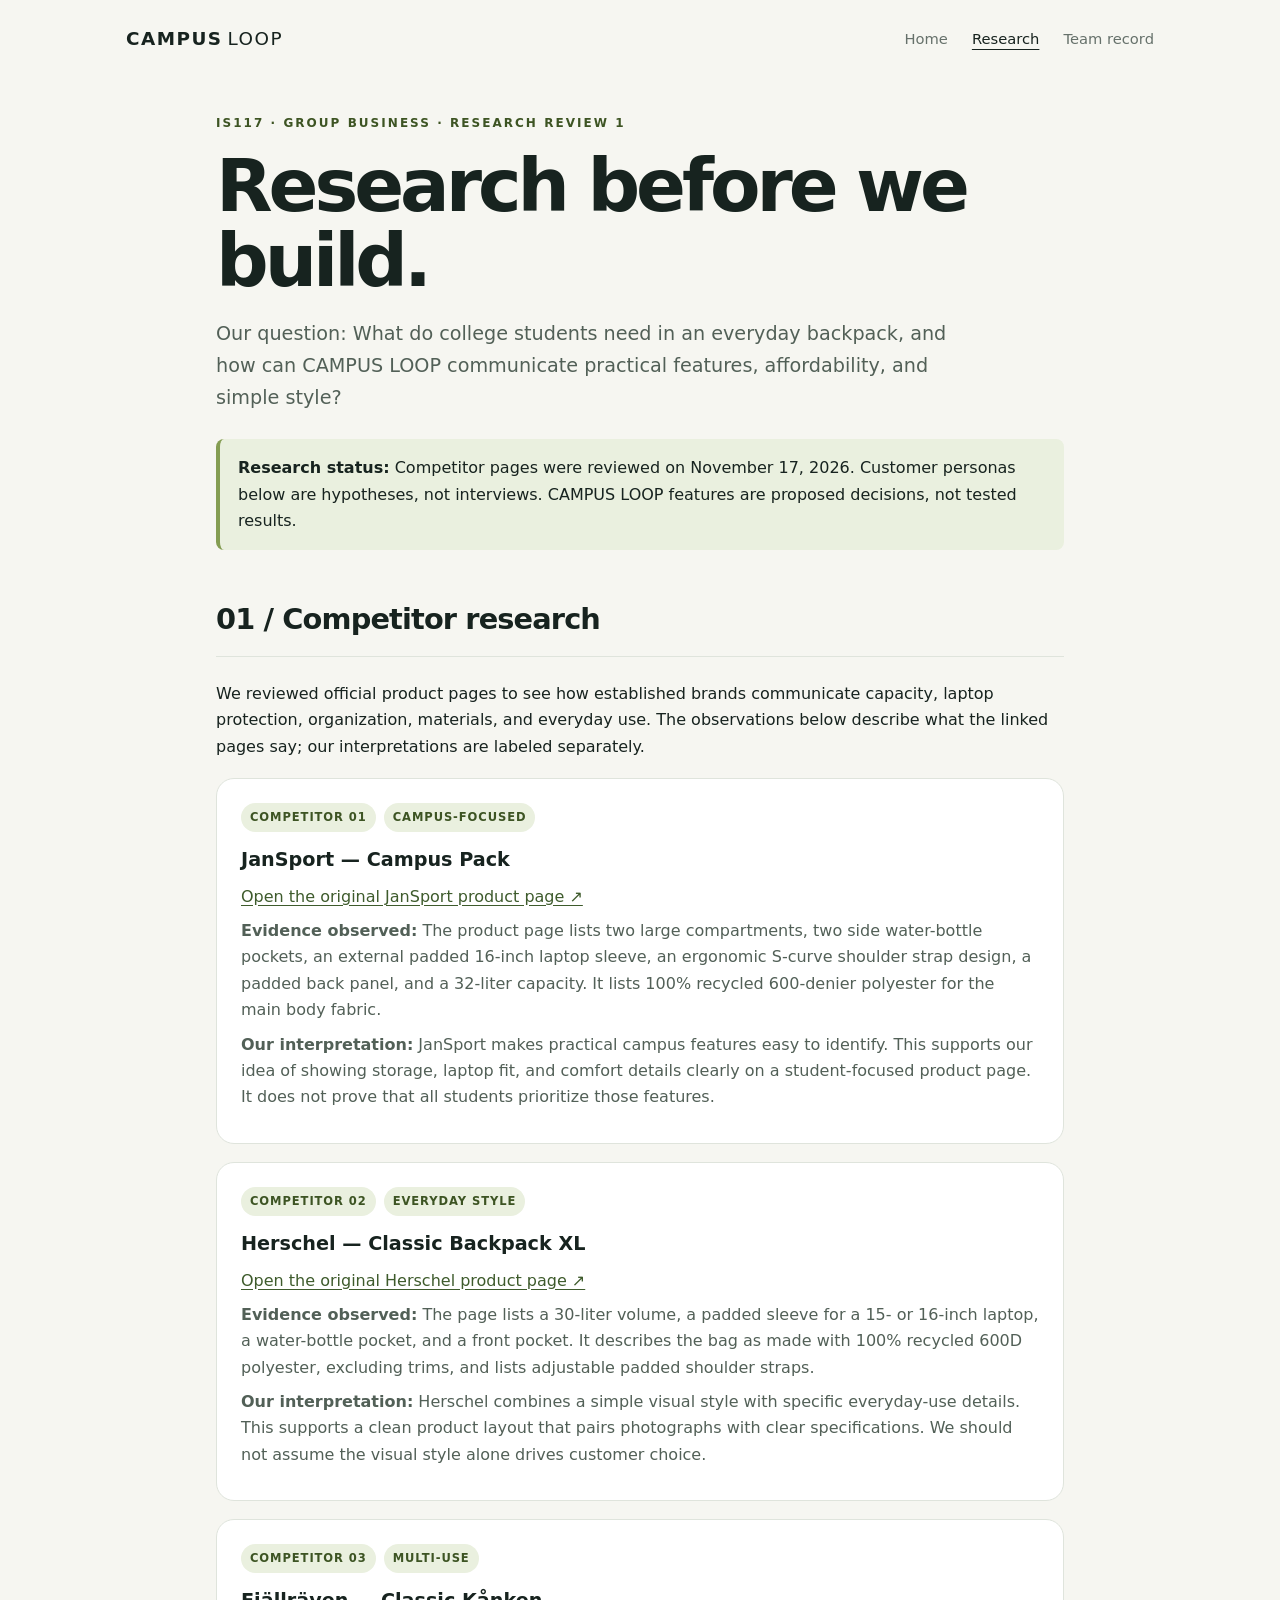
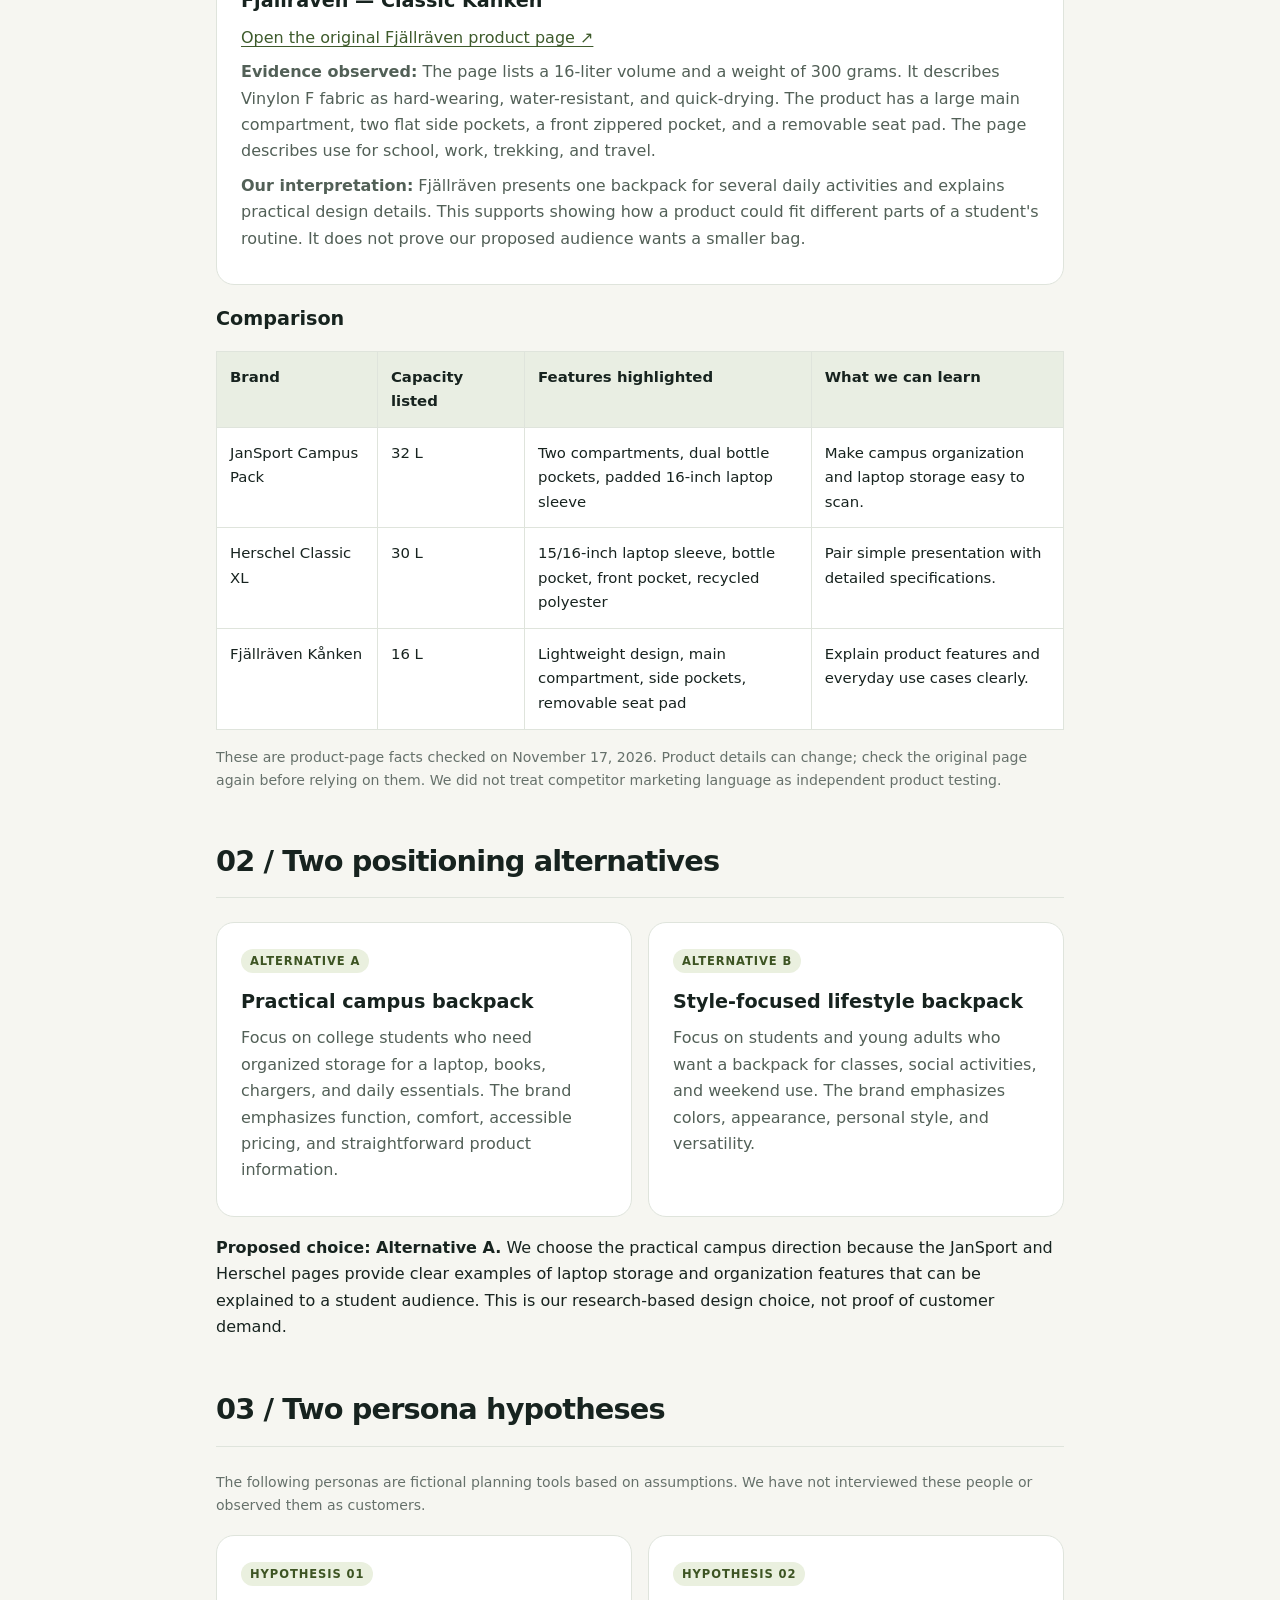
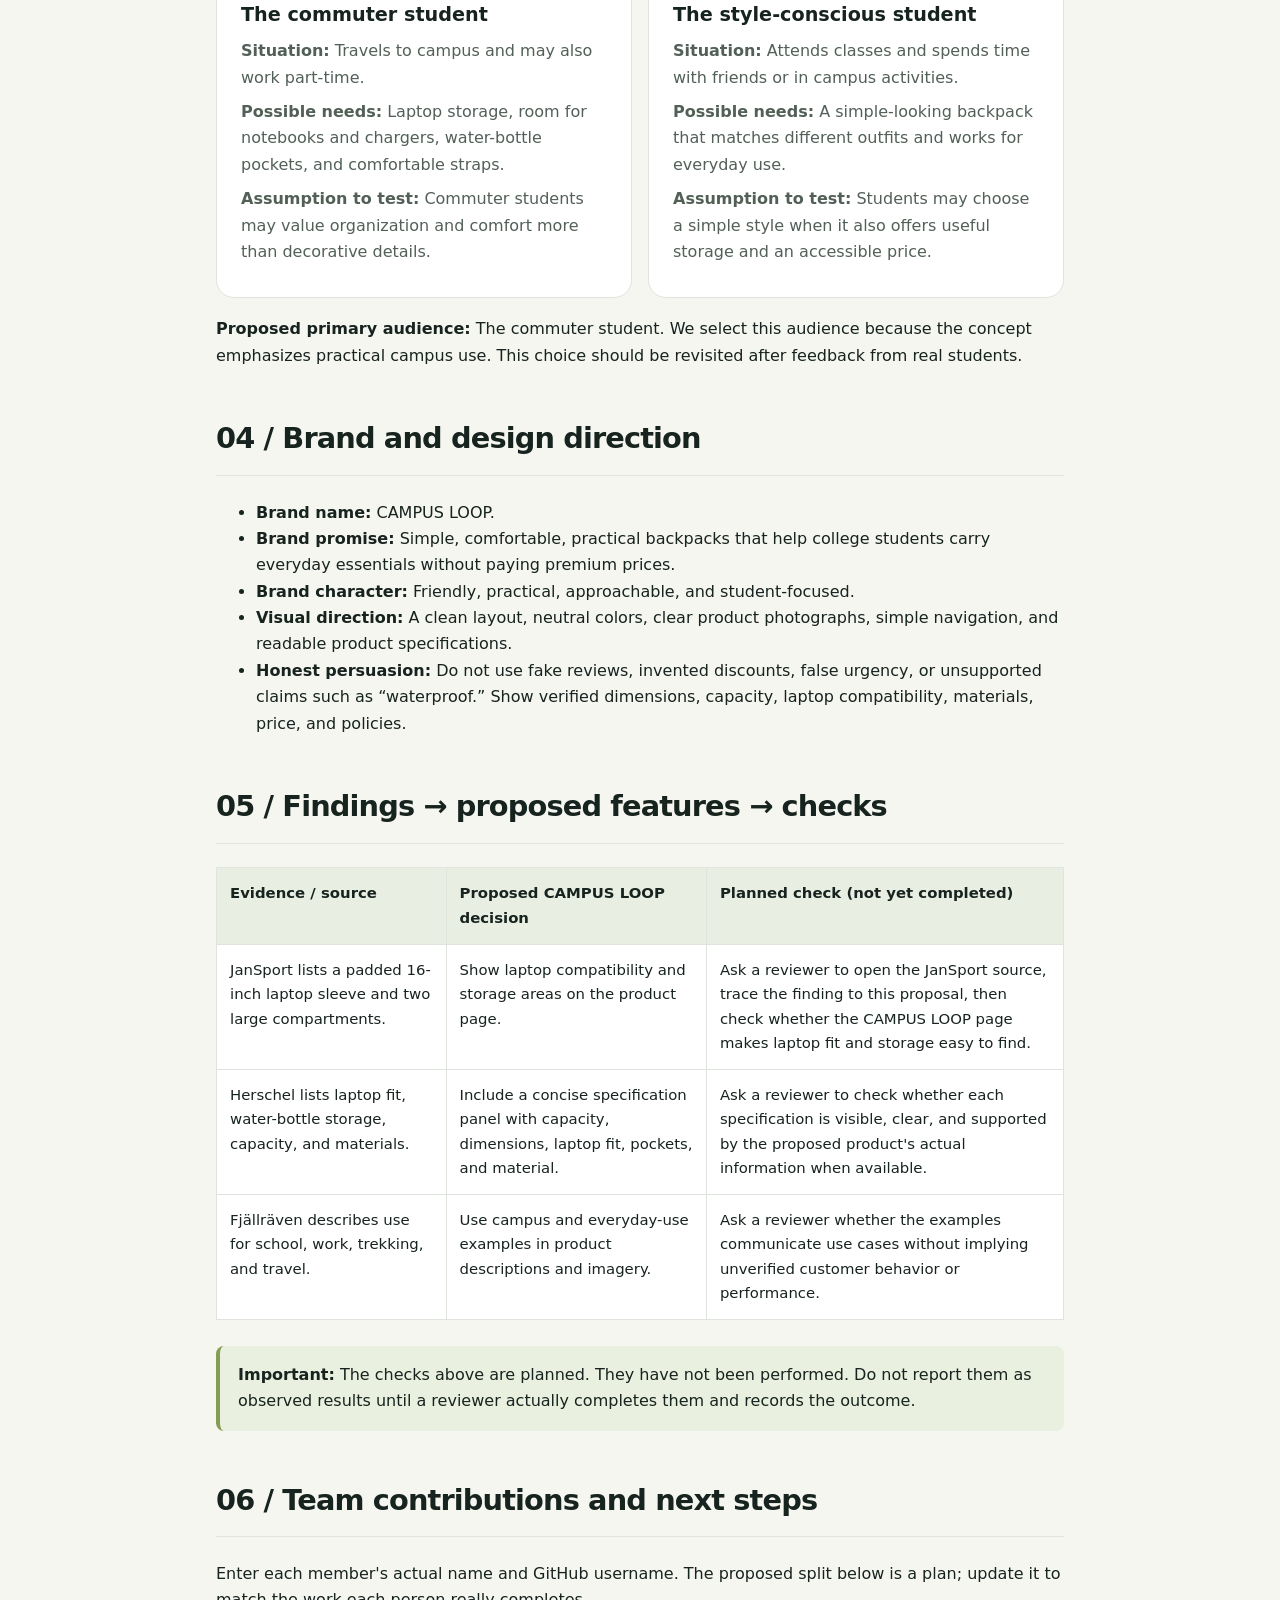
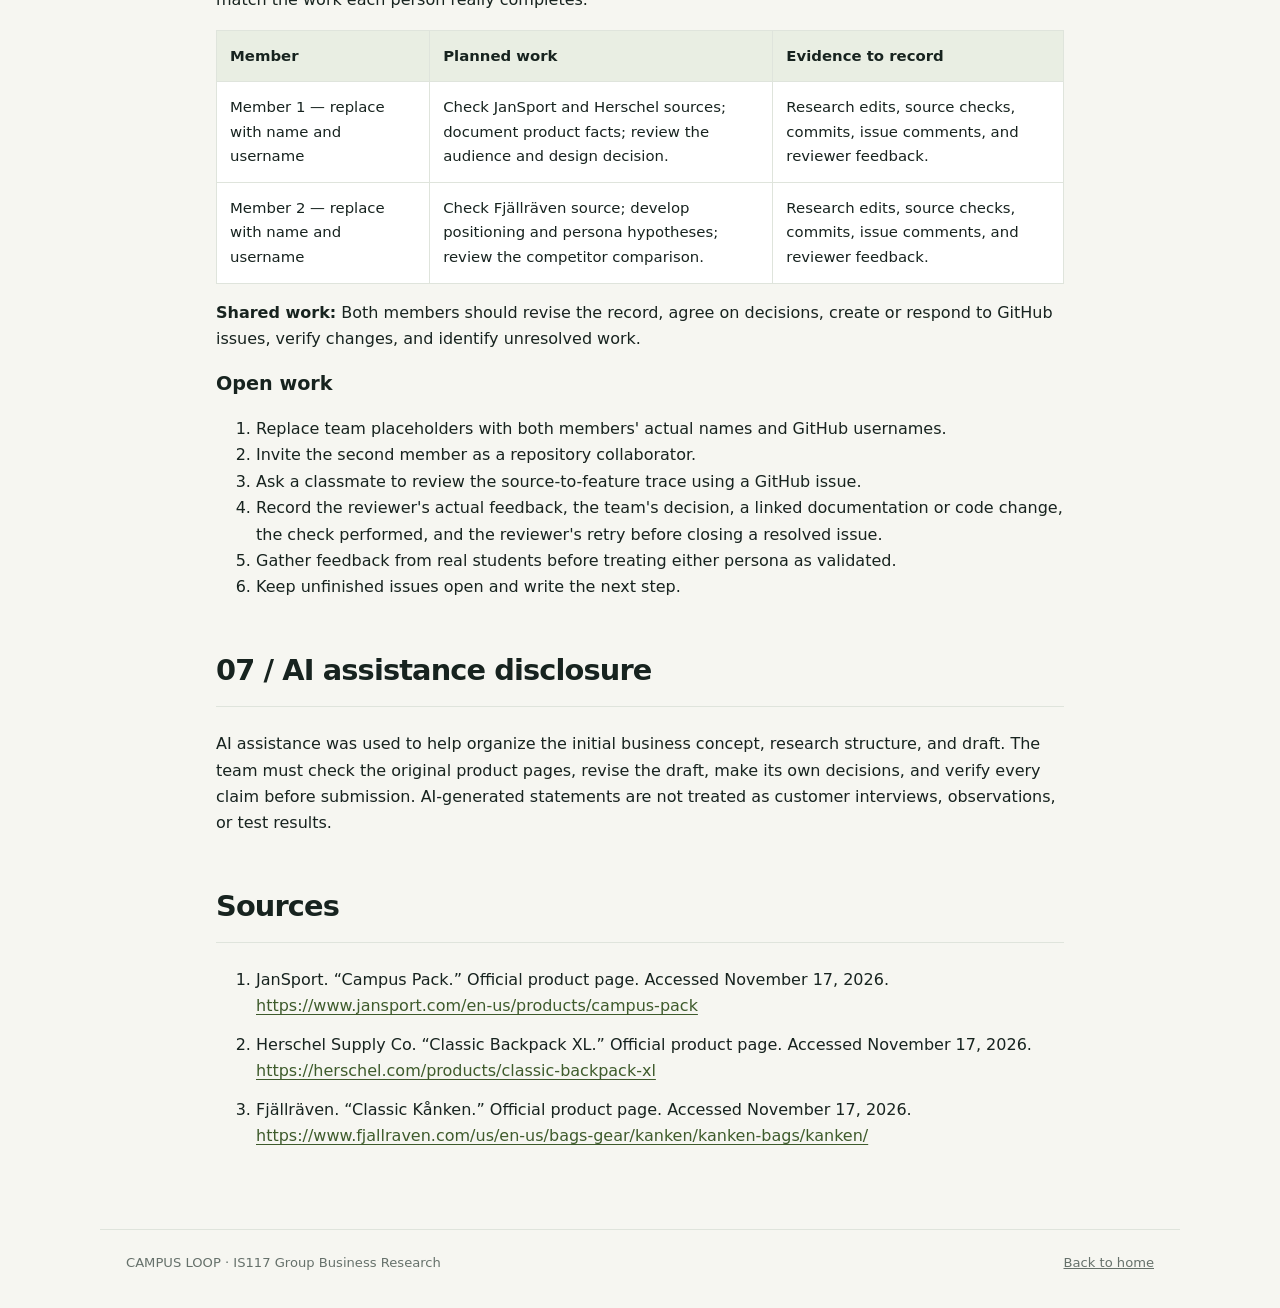
==== research.html @ f5d6ece9 "Add CAMPUS LOOP research website and documentation" ====
<!doctype html>
<html lang="en">
<head>
  <meta charset="utf-8">
  <meta name="viewport" content="width=device-width, initial-scale=1">
  <meta name="description" content="CAMPUS LOOP competitor research, positioning alternatives, persona hypotheses, and design decisions.">
  <title>Research | CAMPUS LOOP</title>
  <link rel="stylesheet" href="style.css">
</head>
<body>
  <header class="site-header">
    <a class="brand" href="index.html" aria-label="CAMPUS LOOP home">CAMPUS<span>LOOP</span></a>
    <nav aria-label="Main navigation">
      <a href="index.html">Home</a>
      <a href="research.html" aria-current="page">Research</a>
      <a href="docs/team-and-peer-review.md">Team record</a>
    </nav>
  </header>
  <main class="article">
    <p class="eyebrow">IS117 · GROUP BUSINESS · RESEARCH REVIEW 1</p>
    <h1>Research before we build.</h1>
    <p class="lede">Our question: What do college students need in an everyday backpack, and how can CAMPUS LOOP communicate practical features, affordability, and simple style?</p>
    <div class="status-note"><strong>Research status:</strong> Competitor pages were reviewed on November 17, 2026. Customer personas below are hypotheses, not interviews. CAMPUS LOOP features are proposed decisions, not tested results.</div>

    <section>
      <h2>01 / Competitor research</h2>
      <p>We reviewed official product pages to see how established brands communicate capacity, laptop protection, organization, materials, and everyday use. The observations below describe what the linked pages say; our interpretations are labeled separately.</p>
      <div class="research-card">
        <div class="card-top"><span class="tag">Competitor 01</span><span class="tag">Campus-focused</span></div>
        <h3>JanSport — Campus Pack</h3>
        <p><a href="https://www.jansport.com/en-us/products/campus-pack" target="_blank" rel="noopener">Open the original JanSport product page ↗</a></p>
        <p><strong>Evidence observed:</strong> The product page lists two large compartments, two side water-bottle pockets, an external padded 16-inch laptop sleeve, an ergonomic S-curve shoulder strap design, a padded back panel, and a 32-liter capacity. It lists 100% recycled 600-denier polyester for the main body fabric.</p>
        <p><strong>Our interpretation:</strong> JanSport makes practical campus features easy to identify. This supports our idea of showing storage, laptop fit, and comfort details clearly on a student-focused product page. It does not prove that all students prioritize those features.</p>
      </div>
      <div class="research-card">
        <div class="card-top"><span class="tag">Competitor 02</span><span class="tag">Everyday style</span></div>
        <h3>Herschel — Classic Backpack XL</h3>
        <p><a href="https://herschel.com/products/classic-backpack-xl" target="_blank" rel="noopener">Open the original Herschel product page ↗</a></p>
        <p><strong>Evidence observed:</strong> The page lists a 30-liter volume, a padded sleeve for a 15- or 16-inch laptop, a water-bottle pocket, and a front pocket. It describes the bag as made with 100% recycled 600D polyester, excluding trims, and lists adjustable padded shoulder straps.</p>
        <p><strong>Our interpretation:</strong> Herschel combines a simple visual style with specific everyday-use details. This supports a clean product layout that pairs photographs with clear specifications. We should not assume the visual style alone drives customer choice.</p>
      </div>
      <div class="research-card">
        <div class="card-top"><span class="tag">Competitor 03</span><span class="tag">Multi-use</span></div>
        <h3>Fjällräven — Classic Kånken</h3>
        <p><a href="https://www.fjallraven.com/us/en-us/bags-gear/kanken/kanken-bags/kanken/" target="_blank" rel="noopener">Open the original Fjällräven product page ↗</a></p>
        <p><strong>Evidence observed:</strong> The page lists a 16-liter volume and a weight of 300 grams. It describes Vinylon F fabric as hard-wearing, water-resistant, and quick-drying. The product has a large main compartment, two flat side pockets, a front zippered pocket, and a removable seat pad. The page describes use for school, work, trekking, and travel.</p>
        <p><strong>Our interpretation:</strong> Fjällräven presents one backpack for several daily activities and explains practical design details. This supports showing how a product could fit different parts of a student's routine. It does not prove our proposed audience wants a smaller bag.</p>
      </div>
      <h3>Comparison</h3>
      <div class="table-wrap"><table>
        <thead><tr><th>Brand</th><th>Capacity listed</th><th>Features highlighted</th><th>What we can learn</th></tr></thead>
        <tbody>
          <tr><td>JanSport Campus Pack</td><td>32 L</td><td>Two compartments, dual bottle pockets, padded 16-inch laptop sleeve</td><td>Make campus organization and laptop storage easy to scan.</td></tr>
          <tr><td>Herschel Classic XL</td><td>30 L</td><td>15/16-inch laptop sleeve, bottle pocket, front pocket, recycled polyester</td><td>Pair simple presentation with detailed specifications.</td></tr>
          <tr><td>Fjällräven Kånken</td><td>16 L</td><td>Lightweight design, main compartment, side pockets, removable seat pad</td><td>Explain product features and everyday use cases clearly.</td></tr>
        </tbody>
      </table></div>
      <p class="small">These are product-page facts checked on November 17, 2026. Product details can change; check the original page again before relying on them. We did not treat competitor marketing language as independent product testing.</p>
    </section>

    <section>
      <h2>02 / Two positioning alternatives</h2>
      <div class="two-col">
        <article class="mini-card"><span class="tag">Alternative A</span><h3>Practical campus backpack</h3><p>Focus on college students who need organized storage for a laptop, books, chargers, and daily essentials. The brand emphasizes function, comfort, accessible pricing, and straightforward product information.</p></article>
        <article class="mini-card"><span class="tag">Alternative B</span><h3>Style-focused lifestyle backpack</h3><p>Focus on students and young adults who want a backpack for classes, social activities, and weekend use. The brand emphasizes colors, appearance, personal style, and versatility.</p></article>
      </div>
      <p><strong>Proposed choice: Alternative A.</strong> We choose the practical campus direction because the JanSport and Herschel pages provide clear examples of laptop storage and organization features that can be explained to a student audience. This is our research-based design choice, not proof of customer demand.</p>
    </section>

    <section>
      <h2>03 / Two persona hypotheses</h2>
      <p class="small">The following personas are fictional planning tools based on assumptions. We have not interviewed these people or observed them as customers.</p>
      <div class="two-col">
        <article class="mini-card"><span class="tag">Hypothesis 01</span><h3>The commuter student</h3><p><strong>Situation:</strong> Travels to campus and may also work part-time.</p><p><strong>Possible needs:</strong> Laptop storage, room for notebooks and chargers, water-bottle pockets, and comfortable straps.</p><p><strong>Assumption to test:</strong> Commuter students may value organization and comfort more than decorative details.</p></article>
        <article class="mini-card"><span class="tag">Hypothesis 02</span><h3>The style-conscious student</h3><p><strong>Situation:</strong> Attends classes and spends time with friends or in campus activities.</p><p><strong>Possible needs:</strong> A simple-looking backpack that matches different outfits and works for everyday use.</p><p><strong>Assumption to test:</strong> Students may choose a simple style when it also offers useful storage and an accessible price.</p></article>
      </div>
      <p><strong>Proposed primary audience:</strong> The commuter student. We select this audience because the concept emphasizes practical campus use. This choice should be revisited after feedback from real students.</p>
    </section>

    <section>
      <h2>04 / Brand and design direction</h2>
      <ul>
        <li><strong>Brand name:</strong> CAMPUS LOOP.</li>
        <li><strong>Brand promise:</strong> Simple, comfortable, practical backpacks that help college students carry everyday essentials without paying premium prices.</li>
        <li><strong>Brand character:</strong> Friendly, practical, approachable, and student-focused.</li>
        <li><strong>Visual direction:</strong> A clean layout, neutral colors, clear product photographs, simple navigation, and readable product specifications.</li>
        <li><strong>Honest persuasion:</strong> Do not use fake reviews, invented discounts, false urgency, or unsupported claims such as “waterproof.” Show verified dimensions, capacity, laptop compatibility, materials, price, and policies.</li>
      </ul>
    </section>

    <section>
      <h2>05 / Findings → proposed features → checks</h2>
      <div class="table-wrap"><table>
        <thead><tr><th>Evidence / source</th><th>Proposed CAMPUS LOOP decision</th><th>Planned check (not yet completed)</th></tr></thead>
        <tbody>
          <tr><td>JanSport lists a padded 16-inch laptop sleeve and two large compartments.</td><td>Show laptop compatibility and storage areas on the product page.</td><td>Ask a reviewer to open the JanSport source, trace the finding to this proposal, then check whether the CAMPUS LOOP page makes laptop fit and storage easy to find.</td></tr>
          <tr><td>Herschel lists laptop fit, water-bottle storage, capacity, and materials.</td><td>Include a concise specification panel with capacity, dimensions, laptop fit, pockets, and material.</td><td>Ask a reviewer to check whether each specification is visible, clear, and supported by the proposed product's actual information when available.</td></tr>
          <tr><td>Fjällräven describes use for school, work, trekking, and travel.</td><td>Use campus and everyday-use examples in product descriptions and imagery.</td><td>Ask a reviewer whether the examples communicate use cases without implying unverified customer behavior or performance.</td></tr>
        </tbody>
      </table></div>
      <p class="status-note"><strong>Important:</strong> The checks above are planned. They have not been performed. Do not report them as observed results until a reviewer actually completes them and records the outcome.</p>
    </section>

    <section>
      <h2>06 / Team contributions and next steps</h2>
      <p>Enter each member's actual name and GitHub username. The proposed split below is a plan; update it to match the work each person really completes.</p>
      <div class="table-wrap"><table><thead><tr><th>Member</th><th>Planned work</th><th>Evidence to record</th></tr></thead><tbody>
        <tr><td>Member 1 — replace with name and username</td><td>Check JanSport and Herschel sources; document product facts; review the audience and design decision.</td><td>Research edits, source checks, commits, issue comments, and reviewer feedback.</td></tr>
        <tr><td>Member 2 — replace with name and username</td><td>Check Fjällräven source; develop positioning and persona hypotheses; review the competitor comparison.</td><td>Research edits, source checks, commits, issue comments, and reviewer feedback.</td></tr>
      </tbody></table></div>
      <p><strong>Shared work:</strong> Both members should revise the record, agree on decisions, create or respond to GitHub issues, verify changes, and identify unresolved work.</p>
      <h3>Open work</h3>
      <ol>
        <li>Replace team placeholders with both members' actual names and GitHub usernames.</li>
        <li>Invite the second member as a repository collaborator.</li>
        <li>Ask a classmate to review the source-to-feature trace using a GitHub issue.</li>
        <li>Record the reviewer's actual feedback, the team's decision, a linked documentation or code change, the check performed, and the reviewer's retry before closing a resolved issue.</li>
        <li>Gather feedback from real students before treating either persona as validated.</li>
        <li>Keep unfinished issues open and write the next step.</li>
      </ol>
    </section>

    <section>
      <h2>07 / AI assistance disclosure</h2>
      <p>AI assistance was used to help organize the initial business concept, research structure, and draft. The team must check the original product pages, revise the draft, make its own decisions, and verify every claim before submission. AI-generated statements are not treated as customer interviews, observations, or test results.</p>
    </section>

    <section>
      <h2>Sources</h2>
      <ol class="sources">
        <li>JanSport. “Campus Pack.” Official product page. Accessed November 17, 2026. <a href="https://www.jansport.com/en-us/products/campus-pack" target="_blank" rel="noopener">https://www.jansport.com/en-us/products/campus-pack</a></li>
        <li>Herschel Supply Co. “Classic Backpack XL.” Official product page. Accessed November 17, 2026. <a href="https://herschel.com/products/classic-backpack-xl" target="_blank" rel="noopener">https://herschel.com/products/classic-backpack-xl</a></li>
        <li>Fjällräven. “Classic Kånken.” Official product page. Accessed November 17, 2026. <a href="https://www.fjallraven.com/us/en-us/bags-gear/kanken/kanken-bags/kanken/" target="_blank" rel="noopener">https://www.fjallraven.com/us/en-us/bags-gear/kanken/kanken-bags/kanken/</a></li>
      </ol>
    </section>
  </main>
  <footer><span>CAMPUS LOOP · IS117 Group Business Research</span><span><a href="index.html">Back to home</a></span></footer>
</body>
</html>
---- style.css ----
:root{--ink:#17231f;--muted:#66716b;--paper:#f6f6f1;--card:#fff;--line:#dfe4dc;--accent:#b9d36a;--accent-dark:#3d5423;--soft:#eaf0df;--max:1080px}*{box-sizing:border-box}html{scroll-behavior:smooth}body{margin:0;background:var(--paper);color:var(--ink);font-family:Inter,ui-sans-serif,system-ui,-apple-system,BlinkMacSystemFont,"Segoe UI",sans-serif;line-height:1.65}.site-header{max-width:var(--max);margin:auto;padding:24px 26px;display:flex;align-items:center;justify-content:space-between;gap:20px}.brand{font-weight:900;letter-spacing:.08em;font-size:1.15rem;color:var(--ink);text-decoration:none}.brand span{font-weight:500;margin-left:5px}.site-header nav{display:flex;gap:24px;flex-wrap:wrap}.site-header nav a{color:var(--muted);text-decoration:none;font-size:.92rem}.site-header nav a[aria-current=page],.site-header nav a:hover{color:var(--ink);text-decoration:underline;text-underline-offset:5px}.hero{max-width:var(--max);margin:30px auto 64px;padding:74px 7%;background:#e8eddf;border-radius:26px;min-height:420px;display:flex;flex-direction:column;align-items:flex-start;justify-content:center}.eyebrow{font-size:.75rem;font-weight:800;letter-spacing:.17em;color:var(--accent-dark)}h1,h2,h3,p{margin-top:0}h1{font-size:clamp(2.7rem,7vw,5.5rem);line-height:1.02;letter-spacing:-.055em;margin:14px 0 20px}h1 span{color:#657b42}.hero-copy{max-width:620px;font-size:1.12rem;color:#425047}.button{display:inline-block;background:var(--ink);color:white;text-decoration:none;padding:12px 20px;border-radius:999px;font-weight:700;margin-top:12px}.button:hover{background:#33473d}.note,.small{font-size:.88rem;color:var(--muted)}.note{margin:18px 0 0}.section-grid{max-width:var(--max);margin:0 auto 64px;padding:0 26px;display:grid;grid-template-columns:repeat(3,1fr);gap:16px}.feature-card,.mini-card,.research-card{background:var(--card);border:1px solid var(--line);border-radius:18px;padding:24px}.number{font-size:.75rem;color:#71864b;font-weight:800;letter-spacing:.12em}.feature-card h2{font-size:1.2rem;margin:16px 0 8px}.feature-card p,.mini-card p,.research-card p{color:#526057;margin-bottom:8px}.callout{max-width:var(--max);margin:0 auto 72px;padding:40px 7%;background:var(--ink);color:white;border-radius:24px;display:flex;justify-content:space-between;align-items:flex-end;gap:28px}.callout .eyebrow{color:var(--accent)}.callout h2{font-size:clamp(1.6rem,4vw,2.5rem);line-height:1.15;max-width:600px}.callout p:not(.eyebrow){color:#d3dbd4;max-width:620px}.text-link{color:var(--accent);font-weight:700;white-space:nowrap}.article{max-width:900px;margin:36px auto 80px;padding:0 26px}.article h1{font-size:clamp(2.7rem,6vw,4.6rem)}.lede{font-size:1.2rem;color:#526057;max-width:760px}.status-note{background:var(--soft);border-left:4px solid #849d52;padding:16px 18px;border-radius:8px;margin:26px 0 34px}.article section{margin:46px 0}.article section h2{font-size:1.8rem;letter-spacing:-.03em;border-bottom:1px solid var(--line);padding-bottom:12px}.article h3{font-size:1.2rem;margin:12px 0 8px}.research-card{margin:18px 0}.card-top{display:flex;gap:8px;flex-wrap:wrap}.tag{background:var(--soft);color:var(--accent-dark);font-size:.72rem;font-weight:800;letter-spacing:.08em;text-transform:uppercase;padding:5px 9px;border-radius:999px}.article a{color:#3e5b2c;text-underline-offset:3px}.two-col{display:grid;grid-template-columns:1fr 1fr;gap:16px;margin:18px 0}.mini-card h3{margin-top:12px}.table-wrap{overflow-x:auto;margin:16px 0}table{border-collapse:collapse;width:100%;background:white;font-size:.93rem}th,td{text-align:left;vertical-align:top;padding:13px;border:1px solid var(--line);min-width:145px}th{background:#e9eee3;font-weight:800}.sources li{margin:12px 0;overflow-wrap:anywhere}footer{max-width:var(--max);margin:auto;padding:22px 26px 34px;display:flex;justify-content:space-between;gap:20px;color:var(--muted);font-size:.82rem;border-top:1px solid var(--line)}footer a{color:inherit}@media(max-width:720px){.site-header{align-items:flex-start;flex-direction:column}.site-header nav{gap:16px}.hero{margin:12px 14px 42px;padding:48px 26px;min-height:360px}.section-grid{grid-template-columns:1fr;padding:0 14px;margin-bottom:42px}.callout{margin:0 14px 48px;display:block;padding:30px 26px}.text-link{display:inline-block;margin-top:8px}.article{padding:0 16px;margin-top:20px}.two-col{grid-template-columns:1fr}footer{padding:20px 16px;flex-direction:column}}
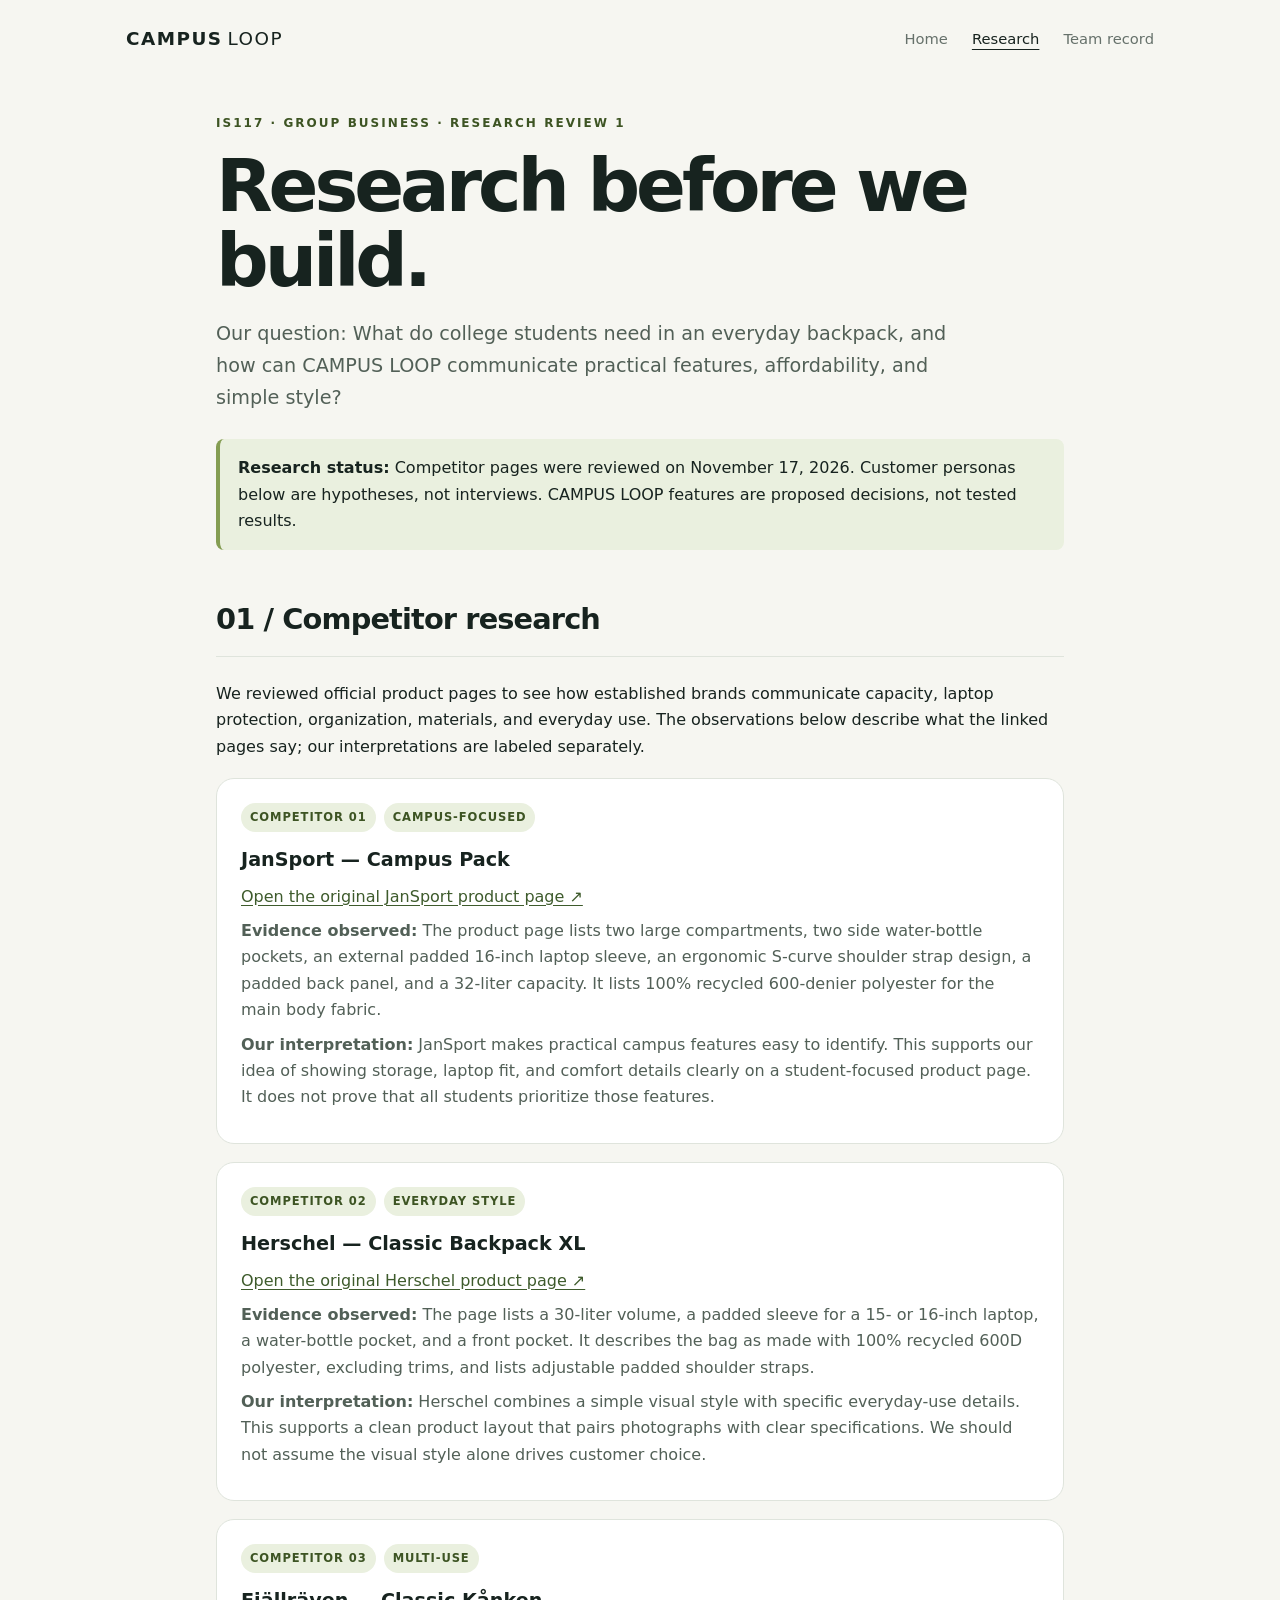
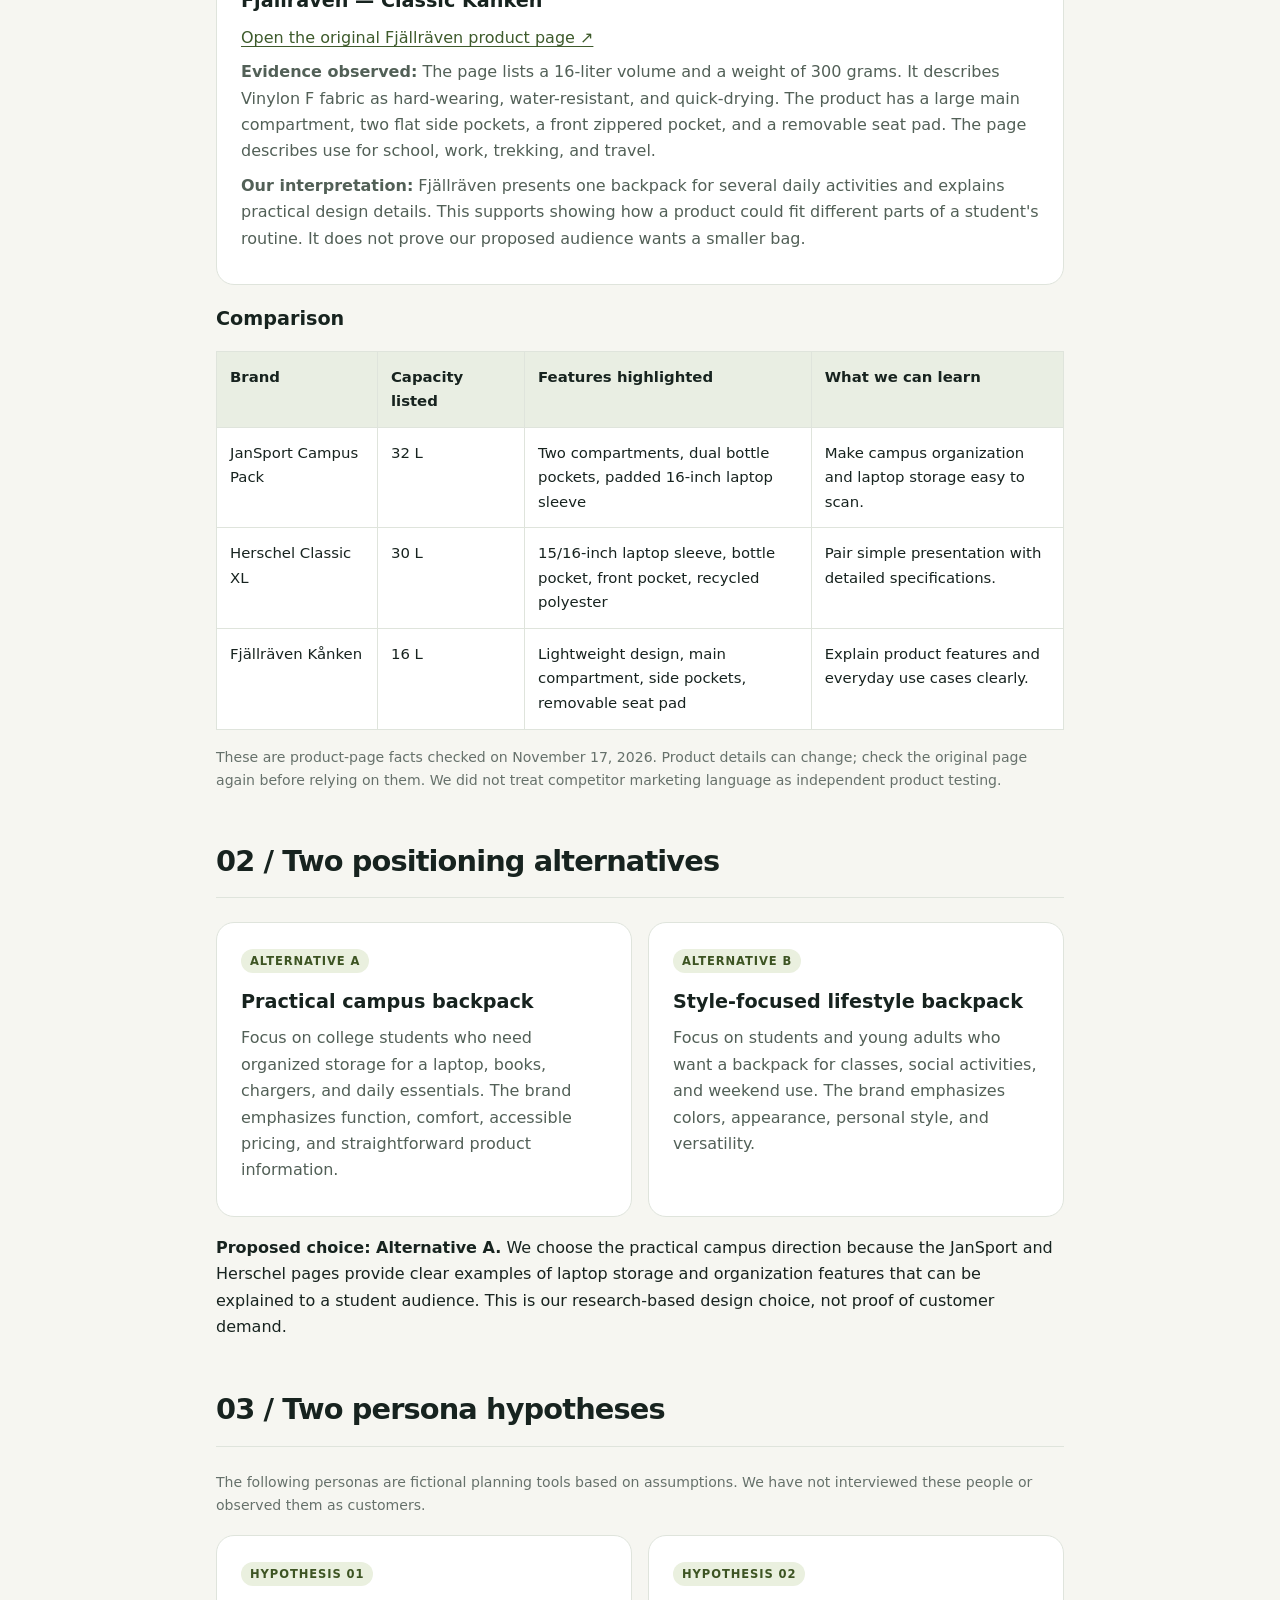
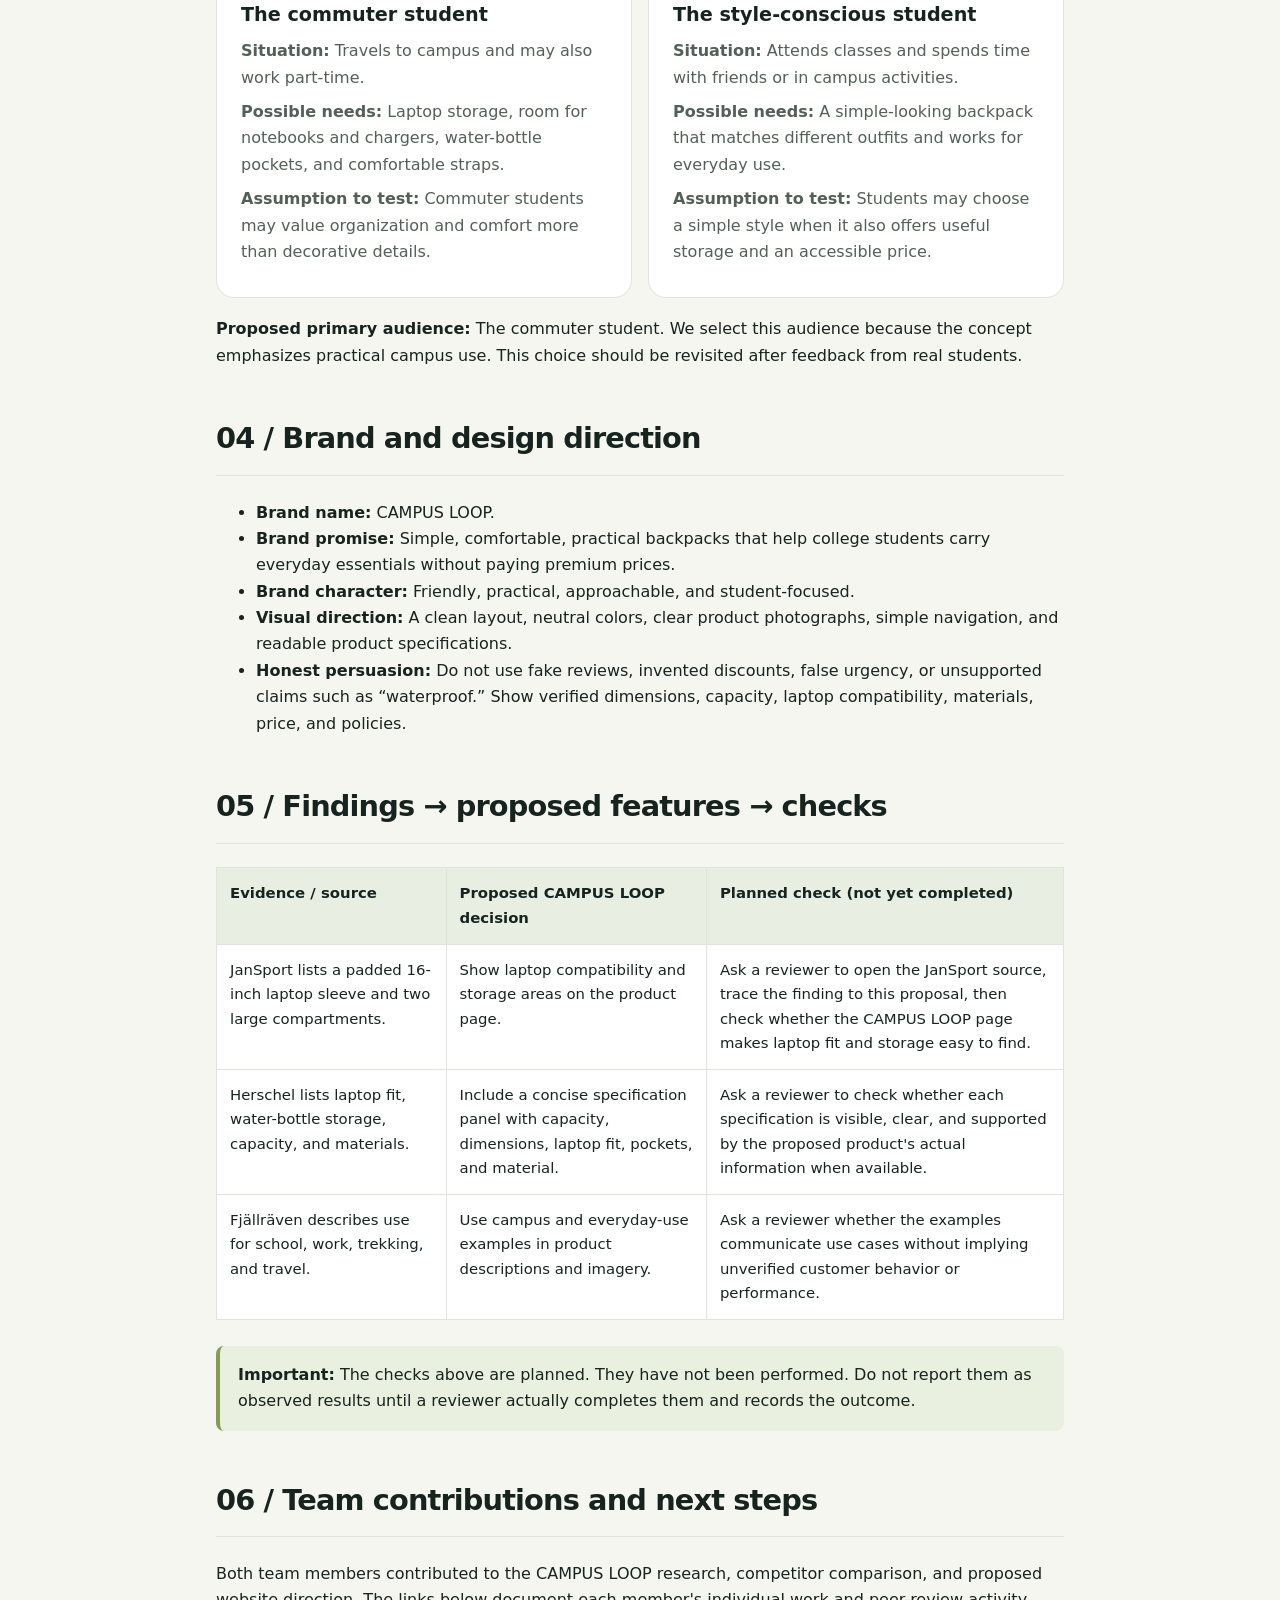
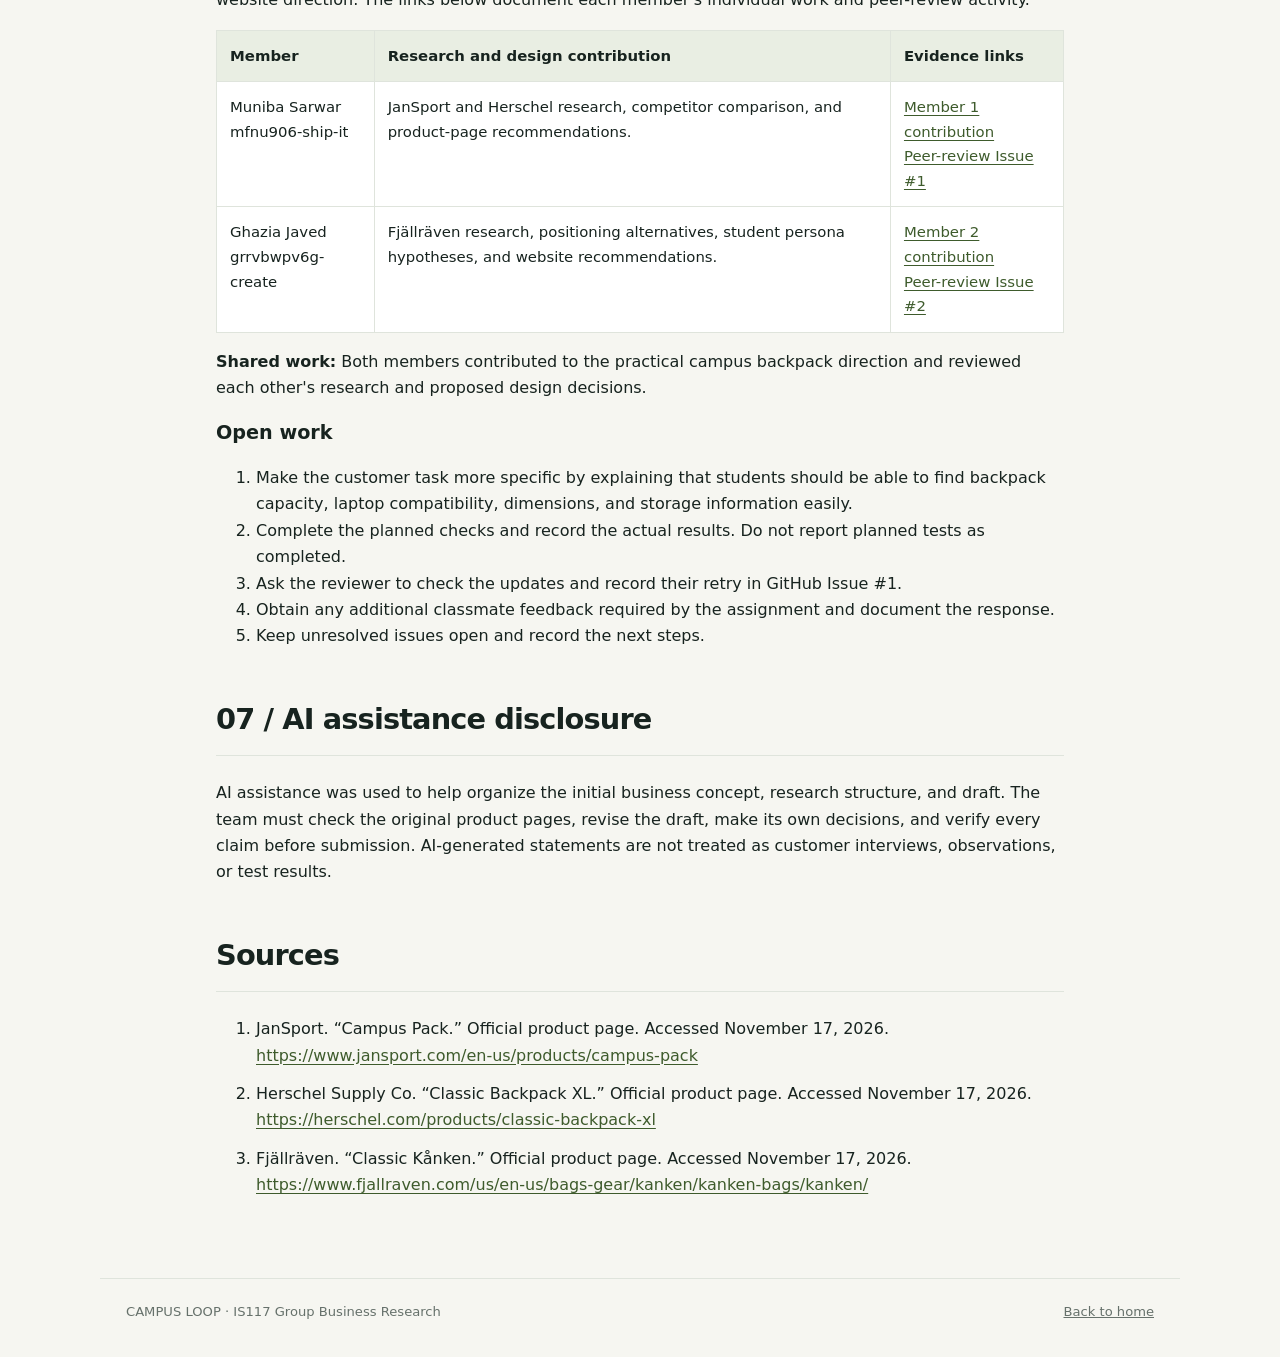
==== commit 8f3ab157: "Revise team contributions and open work details Updated team contributions section with member names" ====
--- a/research.html
+++ b/research.html
@@ -103,21 +103,48 @@
 
     <section>
       <h2>06 / Team contributions and next steps</h2>
-      <p>Enter each member's actual name and GitHub username. The proposed split below is a plan; update it to match the work each person really completes.</p>
-      <div class="table-wrap"><table><thead><tr><th>Member</th><th>Planned work</th><th>Evidence to record</th></tr></thead><tbody>
-        <tr><td>Member 1 — replace with name and username</td><td>Check JanSport and Herschel sources; document product facts; review the audience and design decision.</td><td>Research edits, source checks, commits, issue comments, and reviewer feedback.</td></tr>
-        <tr><td>Member 2 — replace with name and username</td><td>Check Fjällräven source; develop positioning and persona hypotheses; review the competitor comparison.</td><td>Research edits, source checks, commits, issue comments, and reviewer feedback.</td></tr>
-      </tbody></table></div>
-      <p><strong>Shared work:</strong> Both members should revise the record, agree on decisions, create or respond to GitHub issues, verify changes, and identify unresolved work.</p>
-      <h3>Open work</h3>
-      <ol>
-        <li>Replace team placeholders with both members' actual names and GitHub usernames.</li>
-        <li>Invite the second member as a repository collaborator.</li>
-        <li>Ask a classmate to review the source-to-feature trace using a GitHub issue.</li>
-        <li>Record the reviewer's actual feedback, the team's decision, a linked documentation or code change, the check performed, and the reviewer's retry before closing a resolved issue.</li>
-        <li>Gather feedback from real students before treating either persona as validated.</li>
-        <li>Keep unfinished issues open and write the next step.</li>
-      </ol>
+     <p>Both team members contributed to the CAMPUS LOOP research, competitor comparison, and proposed website direction. The links below document each member's individual work and peer-review activity.</p>
+
+<div class="table-wrap">
+  <table>
+    <thead>
+      <tr>
+        <th>Member</th>
+        <th>Research and design contribution</th>
+        <th>Evidence links</th>
+      </tr>
+    </thead>
+    <tbody>
+      <tr>
+        <td>Muniba Sarwar<br>mfnu906-ship-it</td>
+        <td>JanSport and Herschel research, competitor comparison, and product-page recommendations.</td>
+        <td>
+          <a href="muniba-member-1-contribution.md">Member 1 contribution</a><br>
+          <a href="https://github.com/mfnu906-ship-it/is117-group-business/issues/1">Peer-review Issue #1</a>
+        </td>
+      </tr>
+      <tr>
+        <td>Ghazia Javed<br>grrvbwpv6g-create</td>
+        <td>Fjällräven research, positioning alternatives, student persona hypotheses, and website recommendations.</td>
+        <td>
+          <a href="ghazia-member-2-contribution.md">Member 2 contribution</a><br>
+          <a href="https://github.com/mfnu906-ship-it/is117-group-business/issues/2">Peer-review Issue #2</a>
+        </td>
+      </tr>
+    </tbody>
+  </table>
+</div>
+
+<p><strong>Shared work:</strong> Both members contributed to the practical campus backpack direction and reviewed each other's research and proposed design decisions.</p>
+
+<h3>Open work</h3>
+<ol>
+  <li>Make the customer task more specific by explaining that students should be able to find backpack capacity, laptop compatibility, dimensions, and storage information easily.</li>
+  <li>Complete the planned checks and record the actual results. Do not report planned tests as completed.</li>
+  <li>Ask the reviewer to check the updates and record their retry in GitHub Issue #1.</li>
+  <li>Obtain any additional classmate feedback required by the assignment and document the response.</li>
+  <li>Keep unresolved issues open and record the next steps.</li>
+</ol>
     </section>
 
     <section>
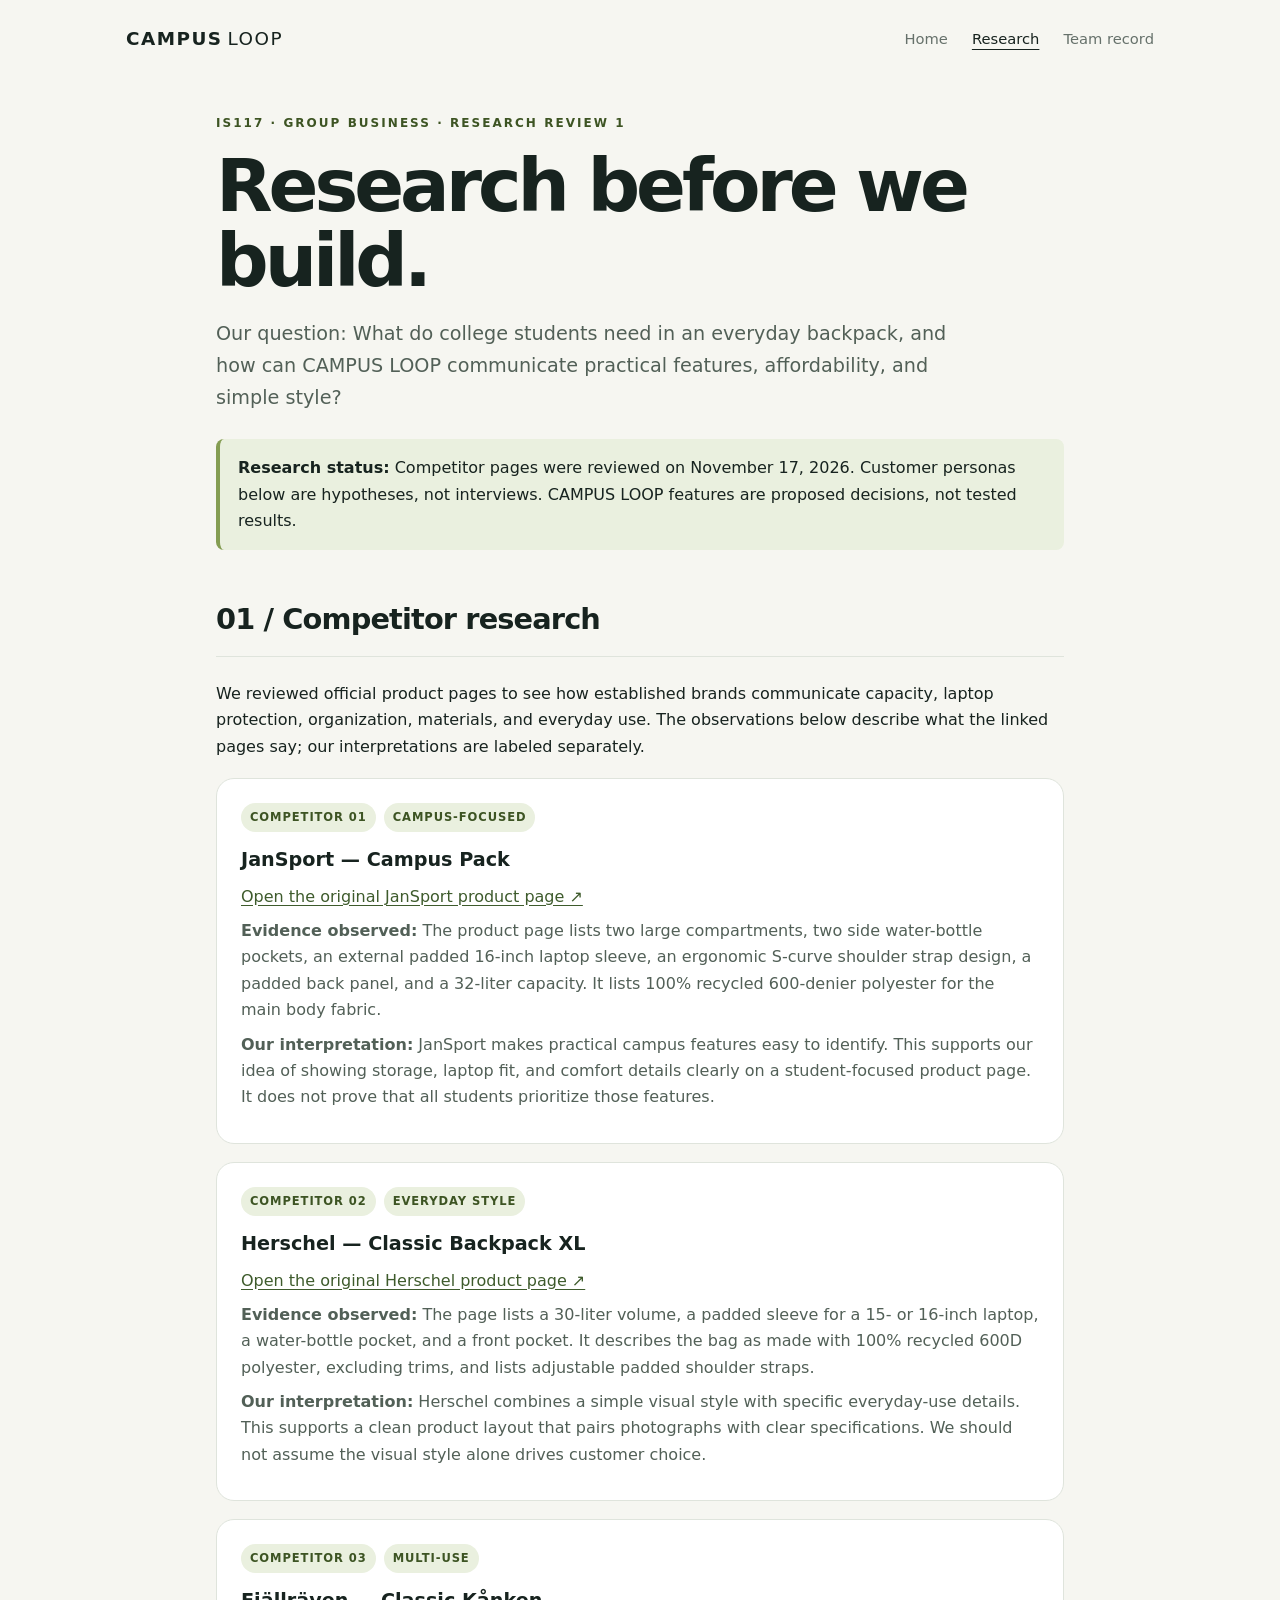
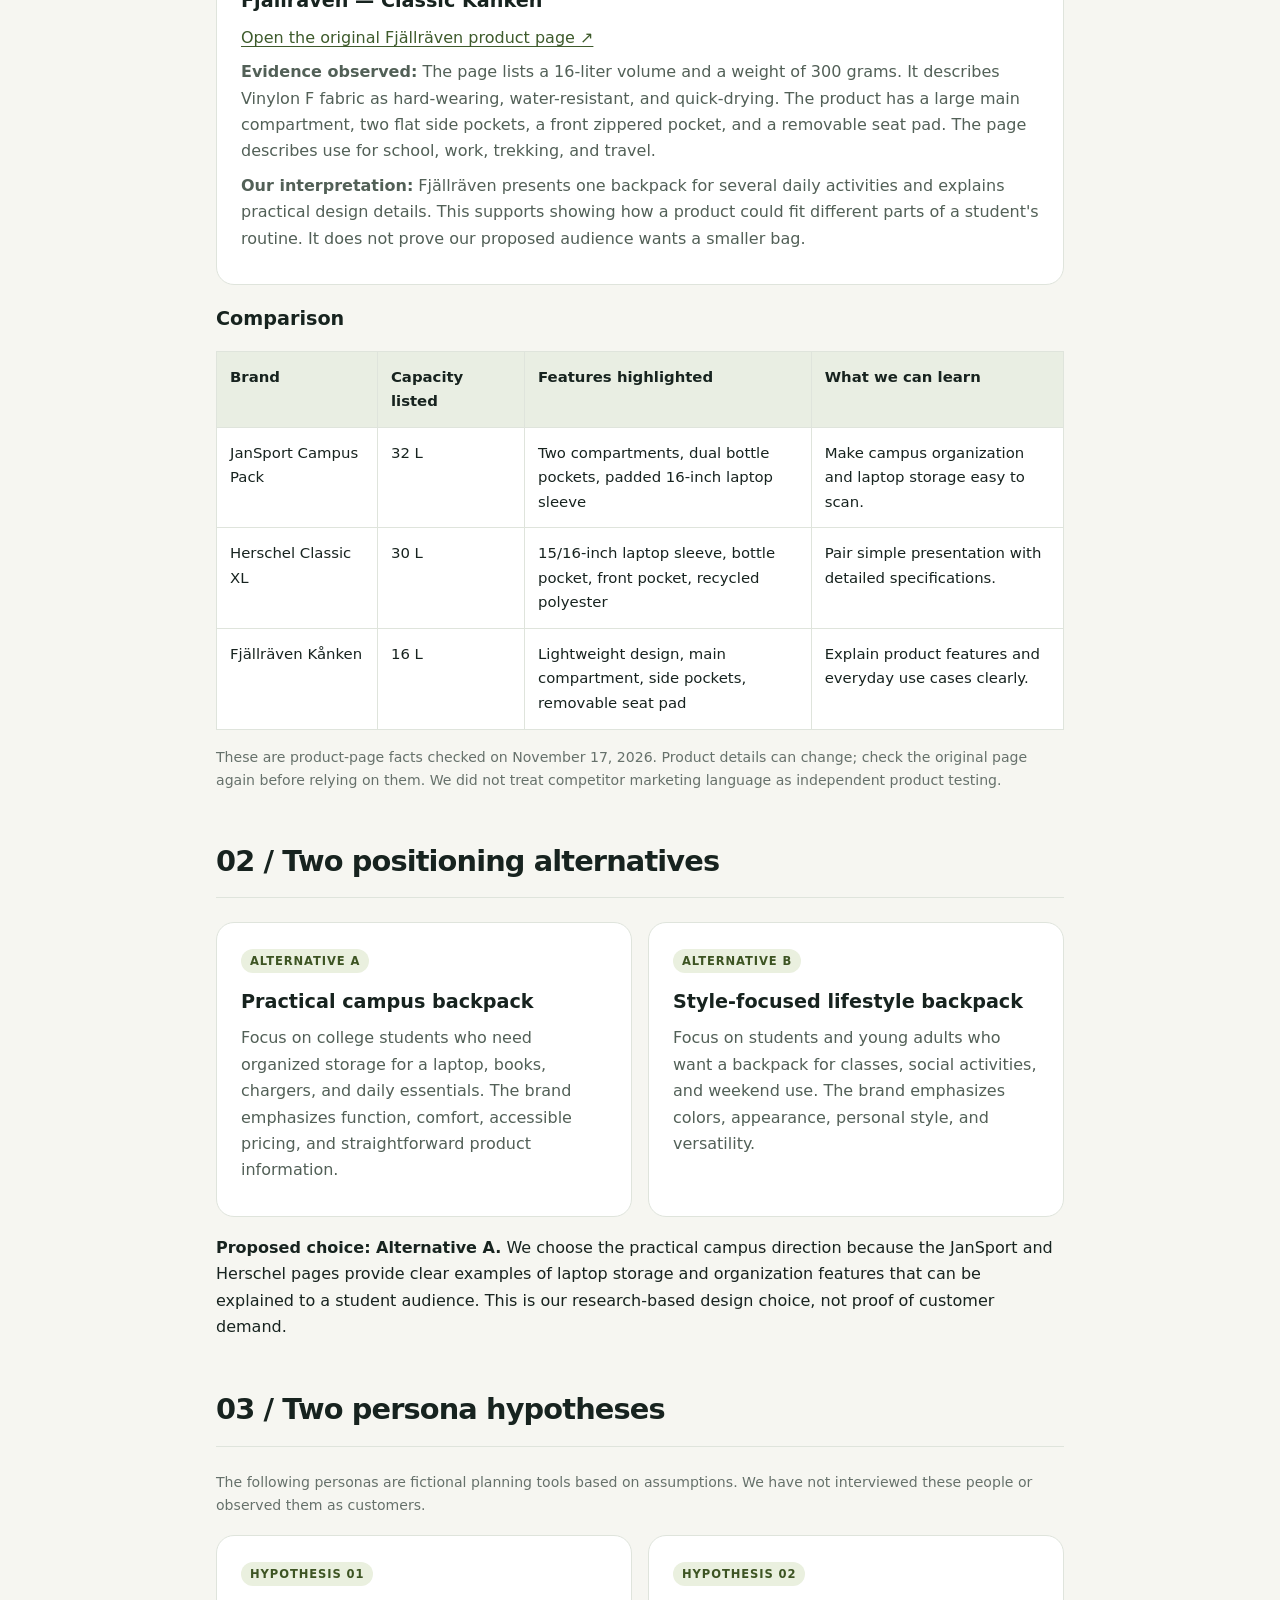
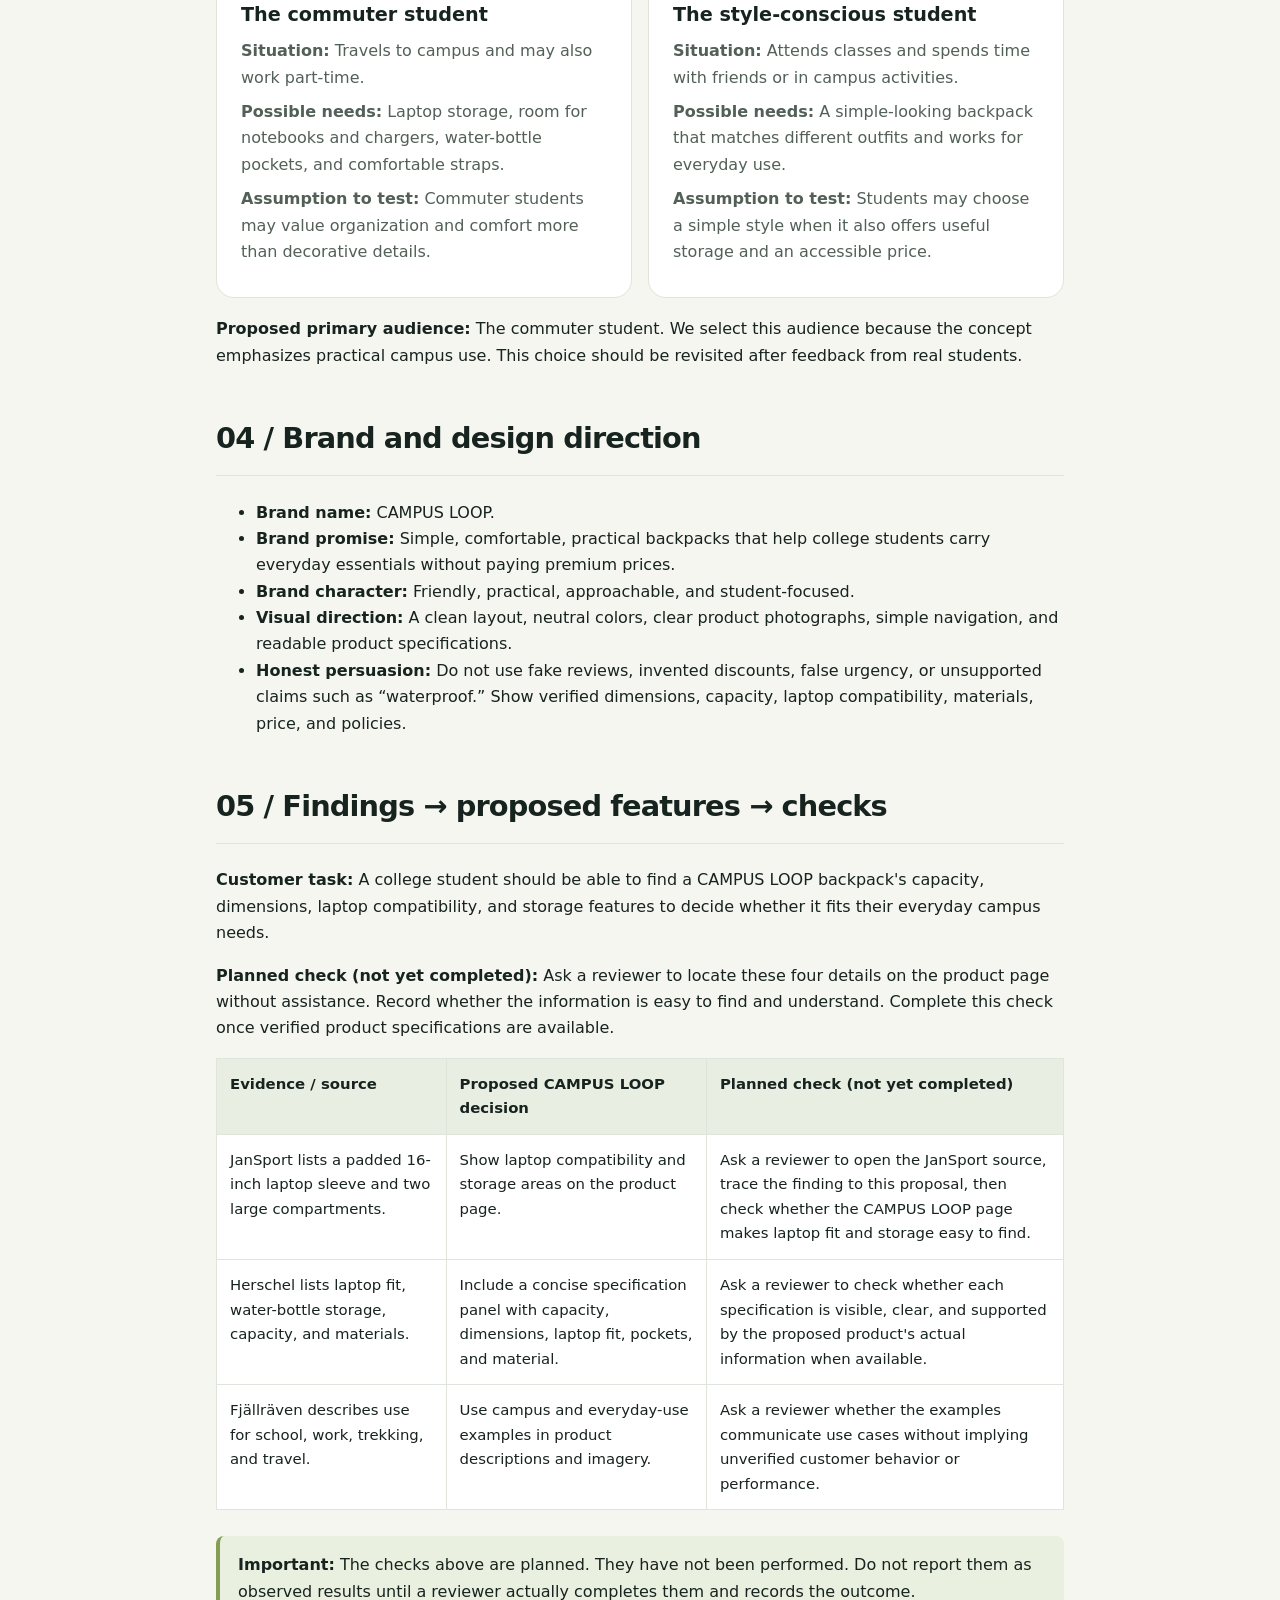
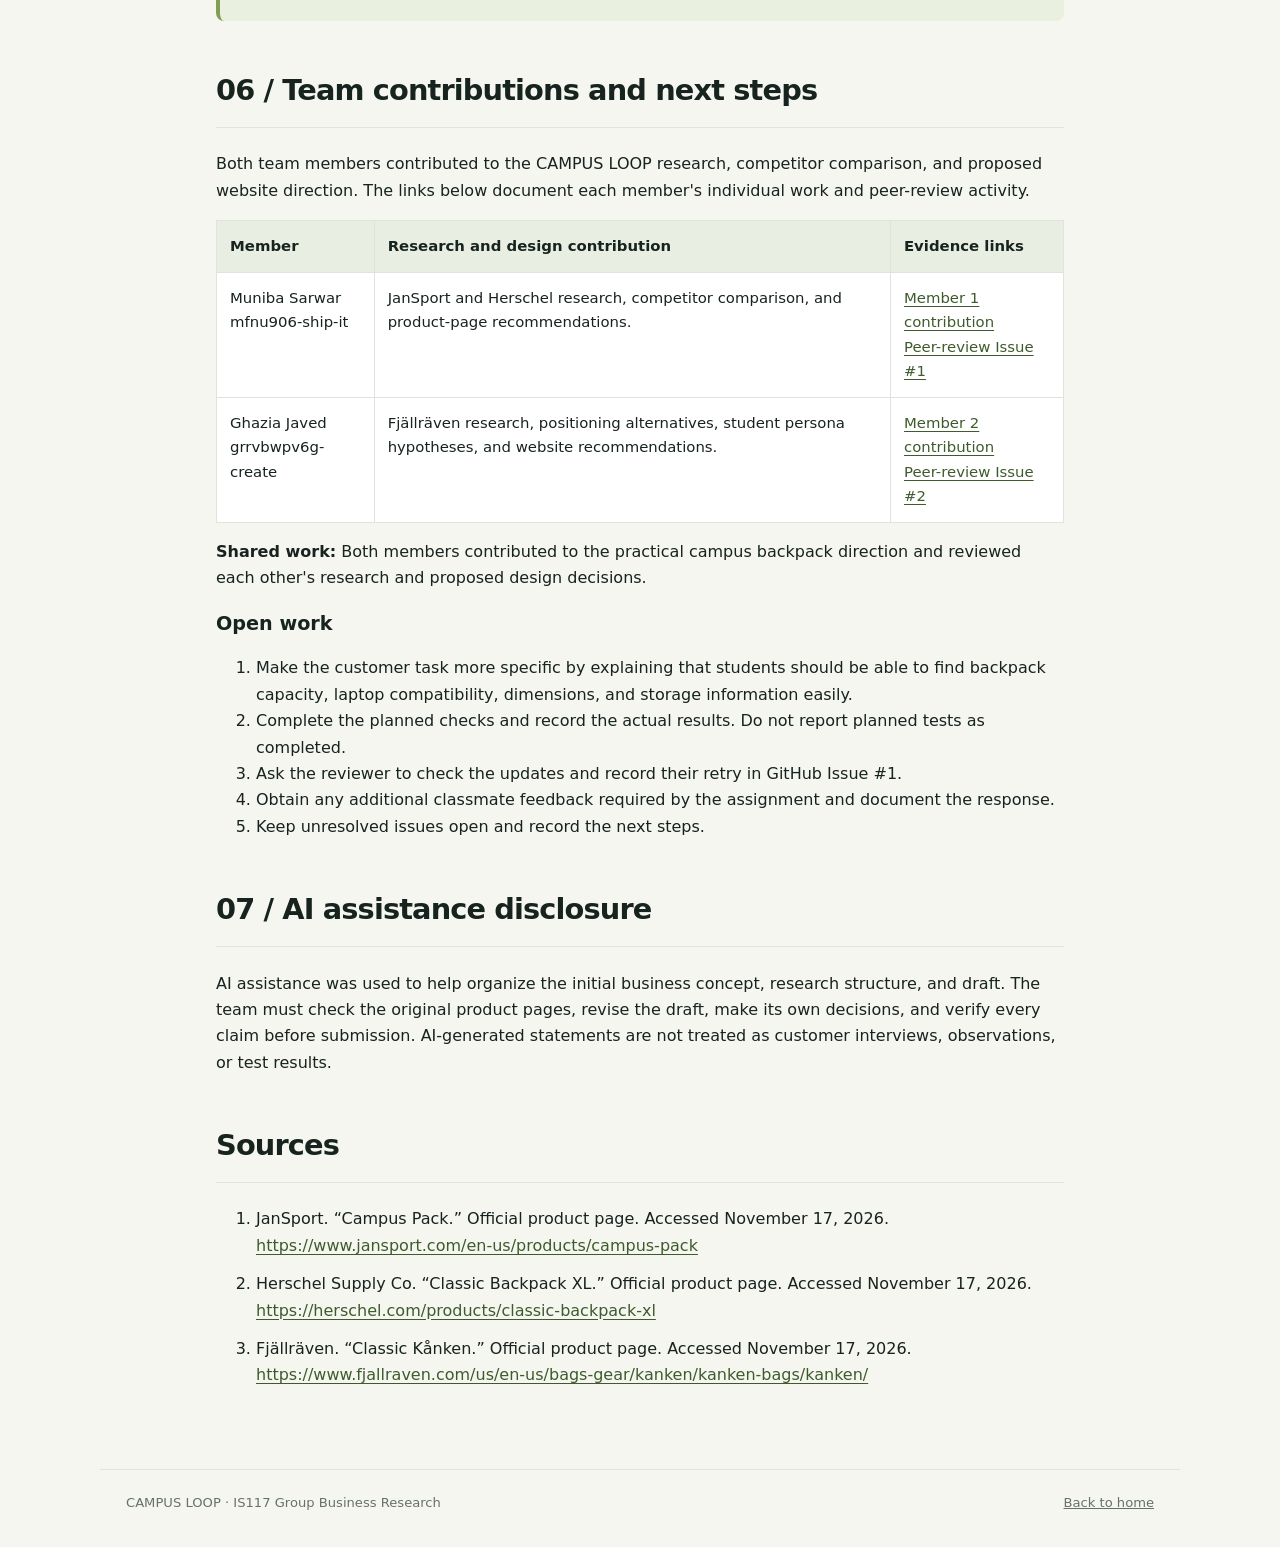
==== commit 0dc74949: "Add specific CAMPUS LOOP customer task and planned check Added customer task and planned check detai" ====
--- a/research.html
+++ b/research.html
@@ -90,6 +90,9 @@
 
     <section>
       <h2>05 / Findings → proposed features → checks</h2>
+      <p><strong>Customer task:</strong> A college student should be able to find a CAMPUS LOOP backpack's capacity, dimensions, laptop compatibility, and storage features to decide whether it fits their everyday campus needs.</p>
+
+<p><strong>Planned check (not yet completed):</strong> Ask a reviewer to locate these four details on the product page without assistance. Record whether the information is easy to find and understand. Complete this check once verified product specifications are available.</p>
       <div class="table-wrap"><table>
         <thead><tr><th>Evidence / source</th><th>Proposed CAMPUS LOOP decision</th><th>Planned check (not yet completed)</th></tr></thead>
         <tbody>
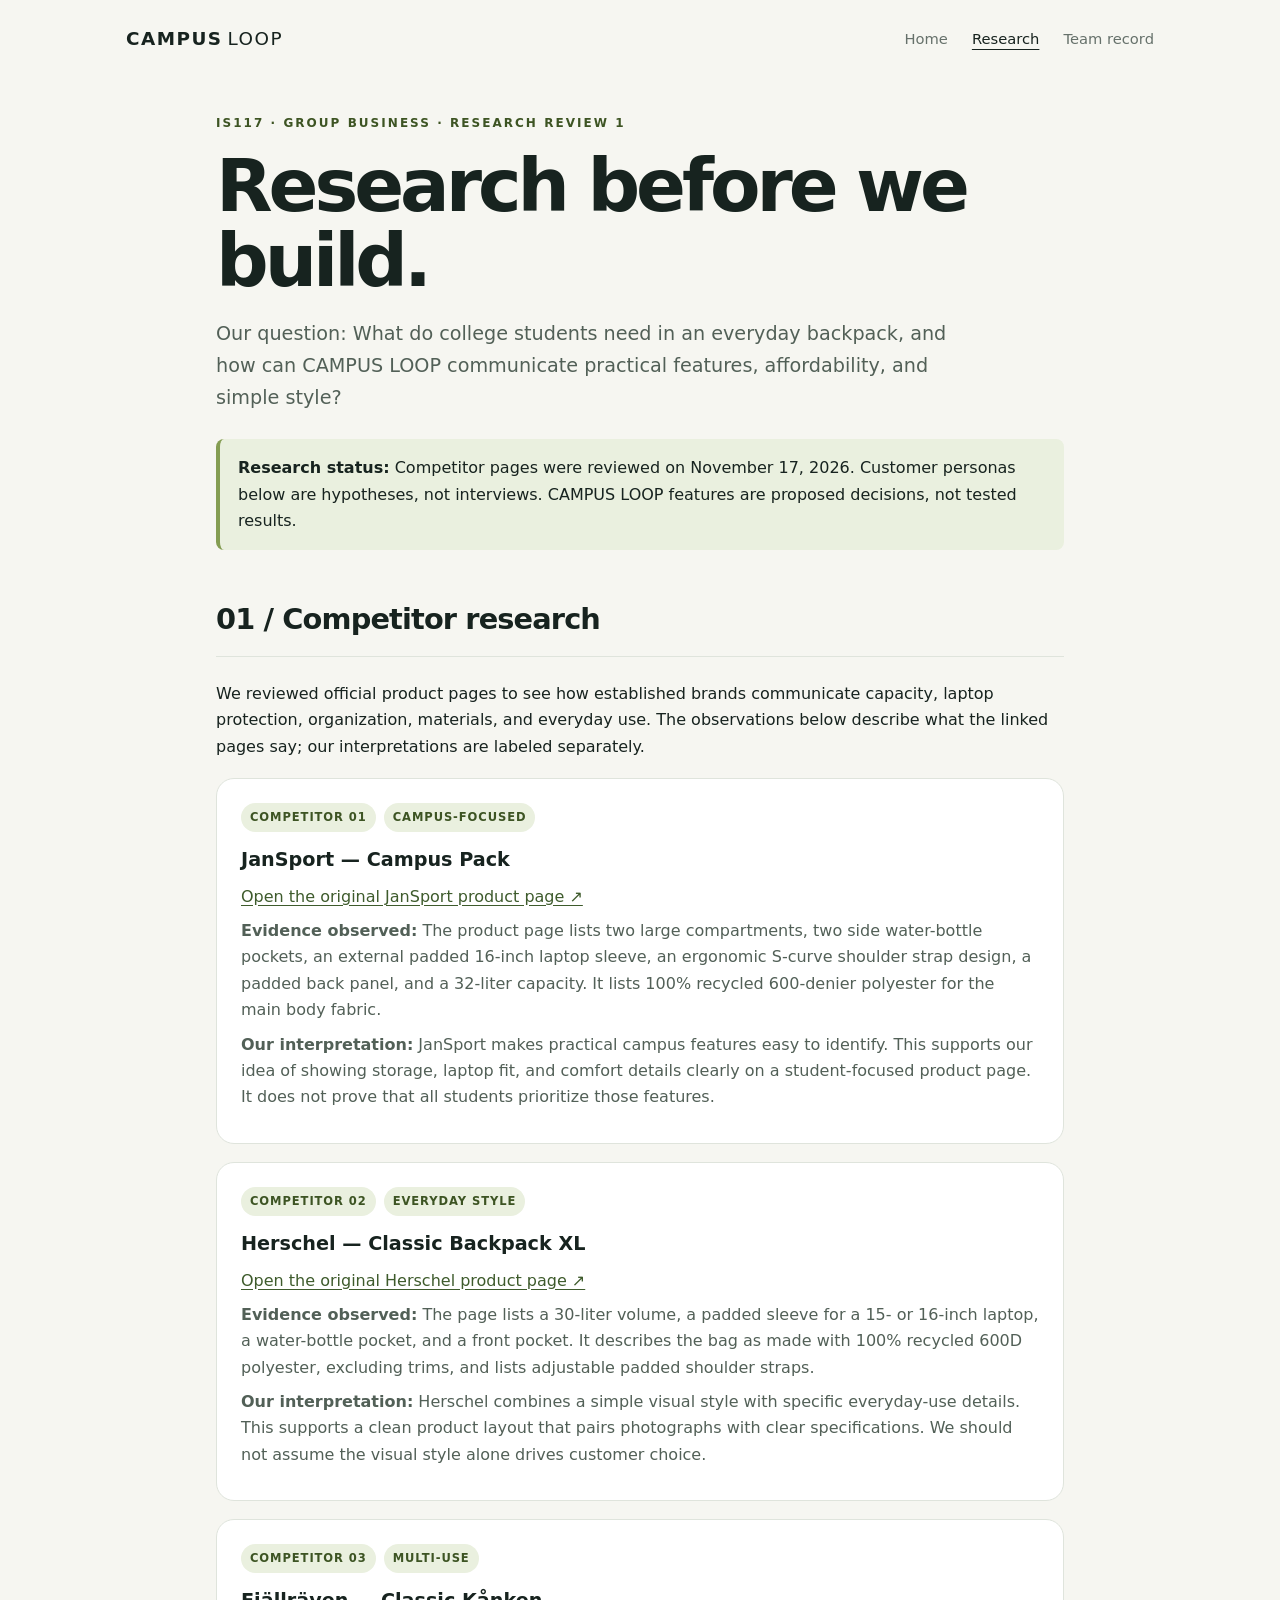
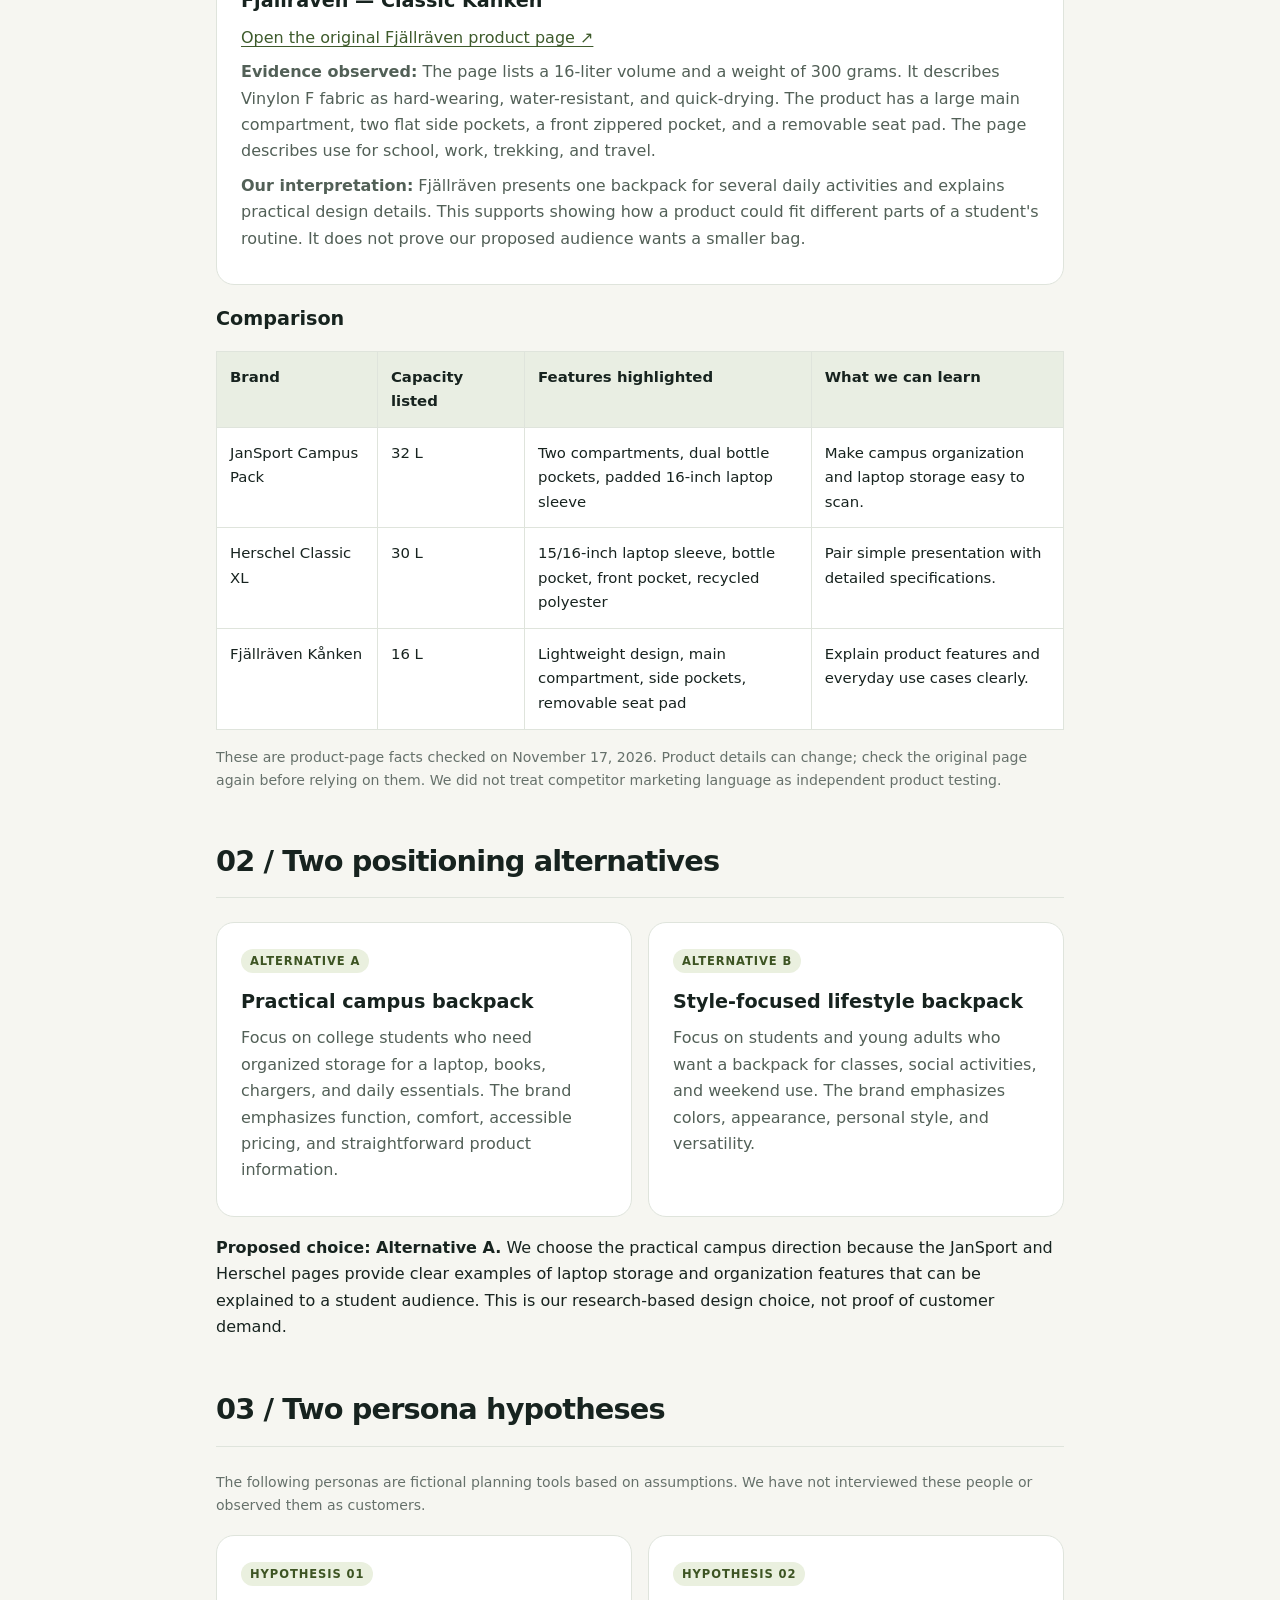
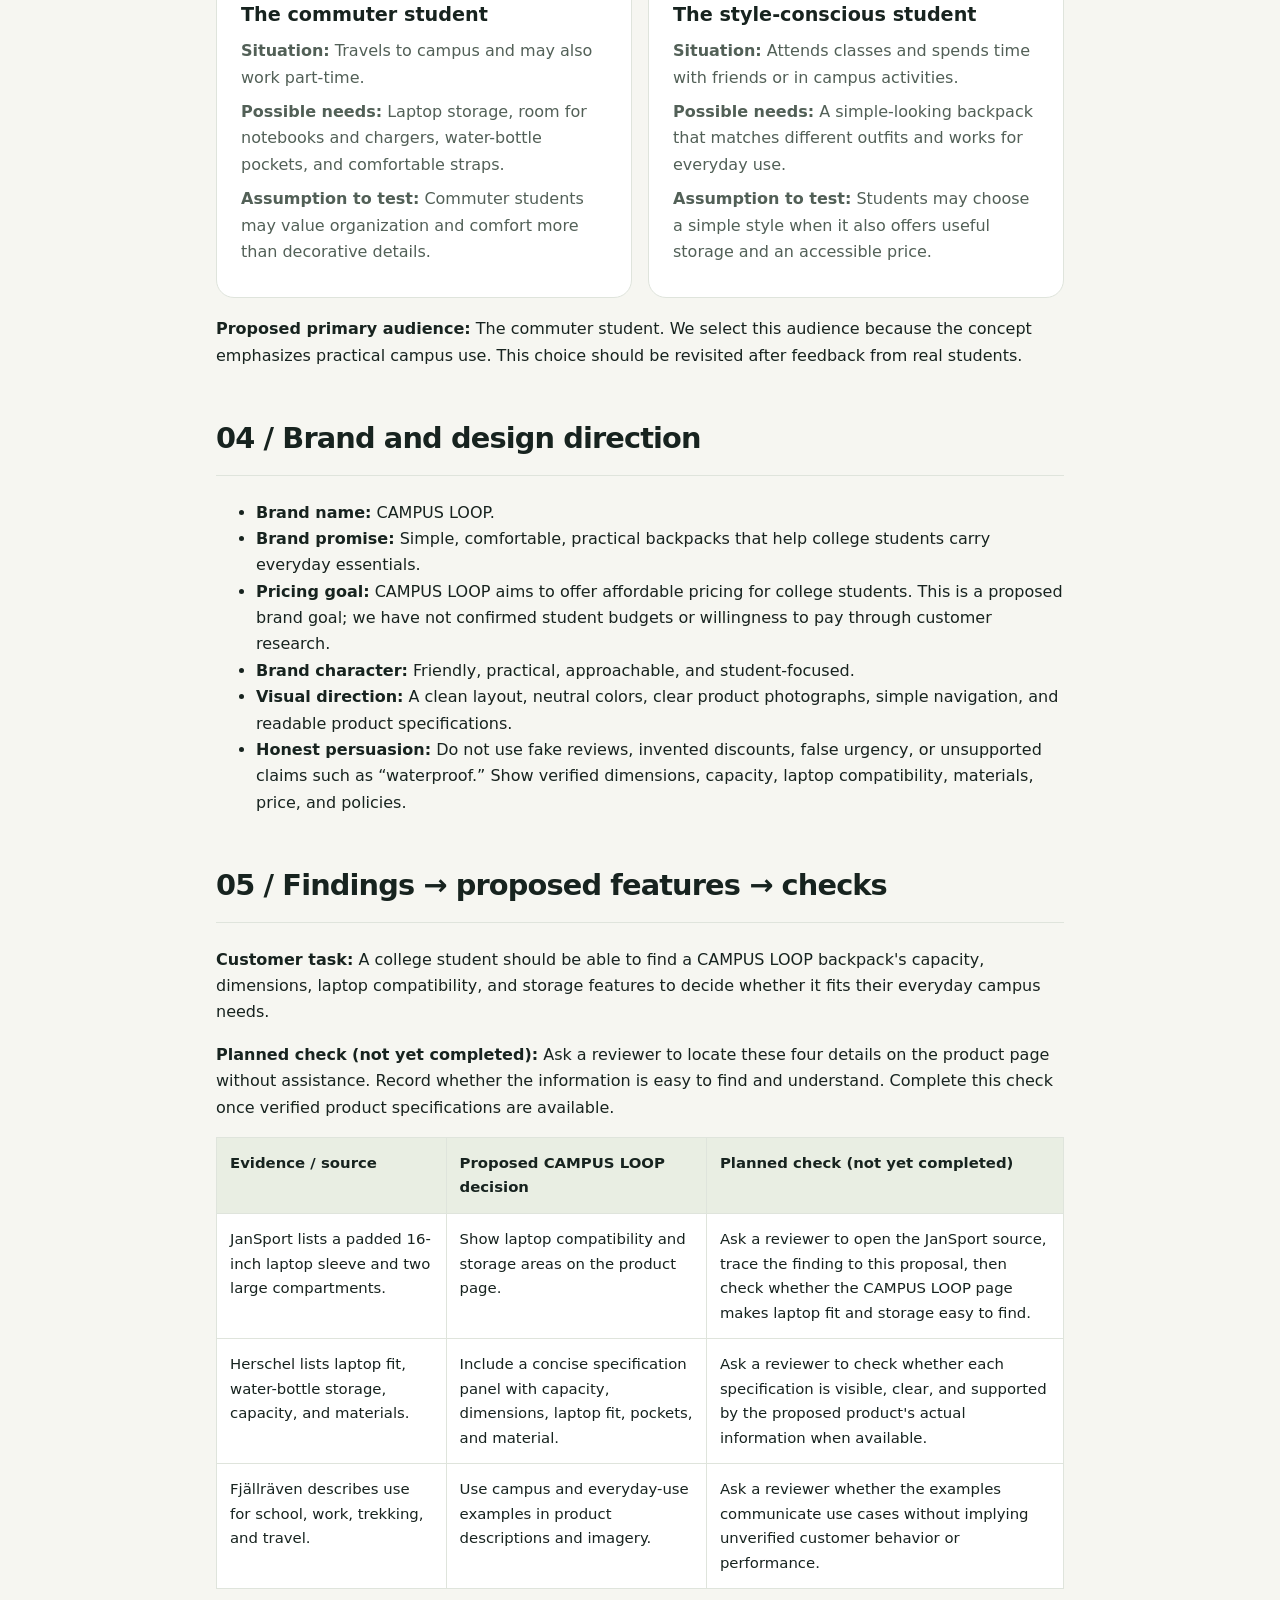
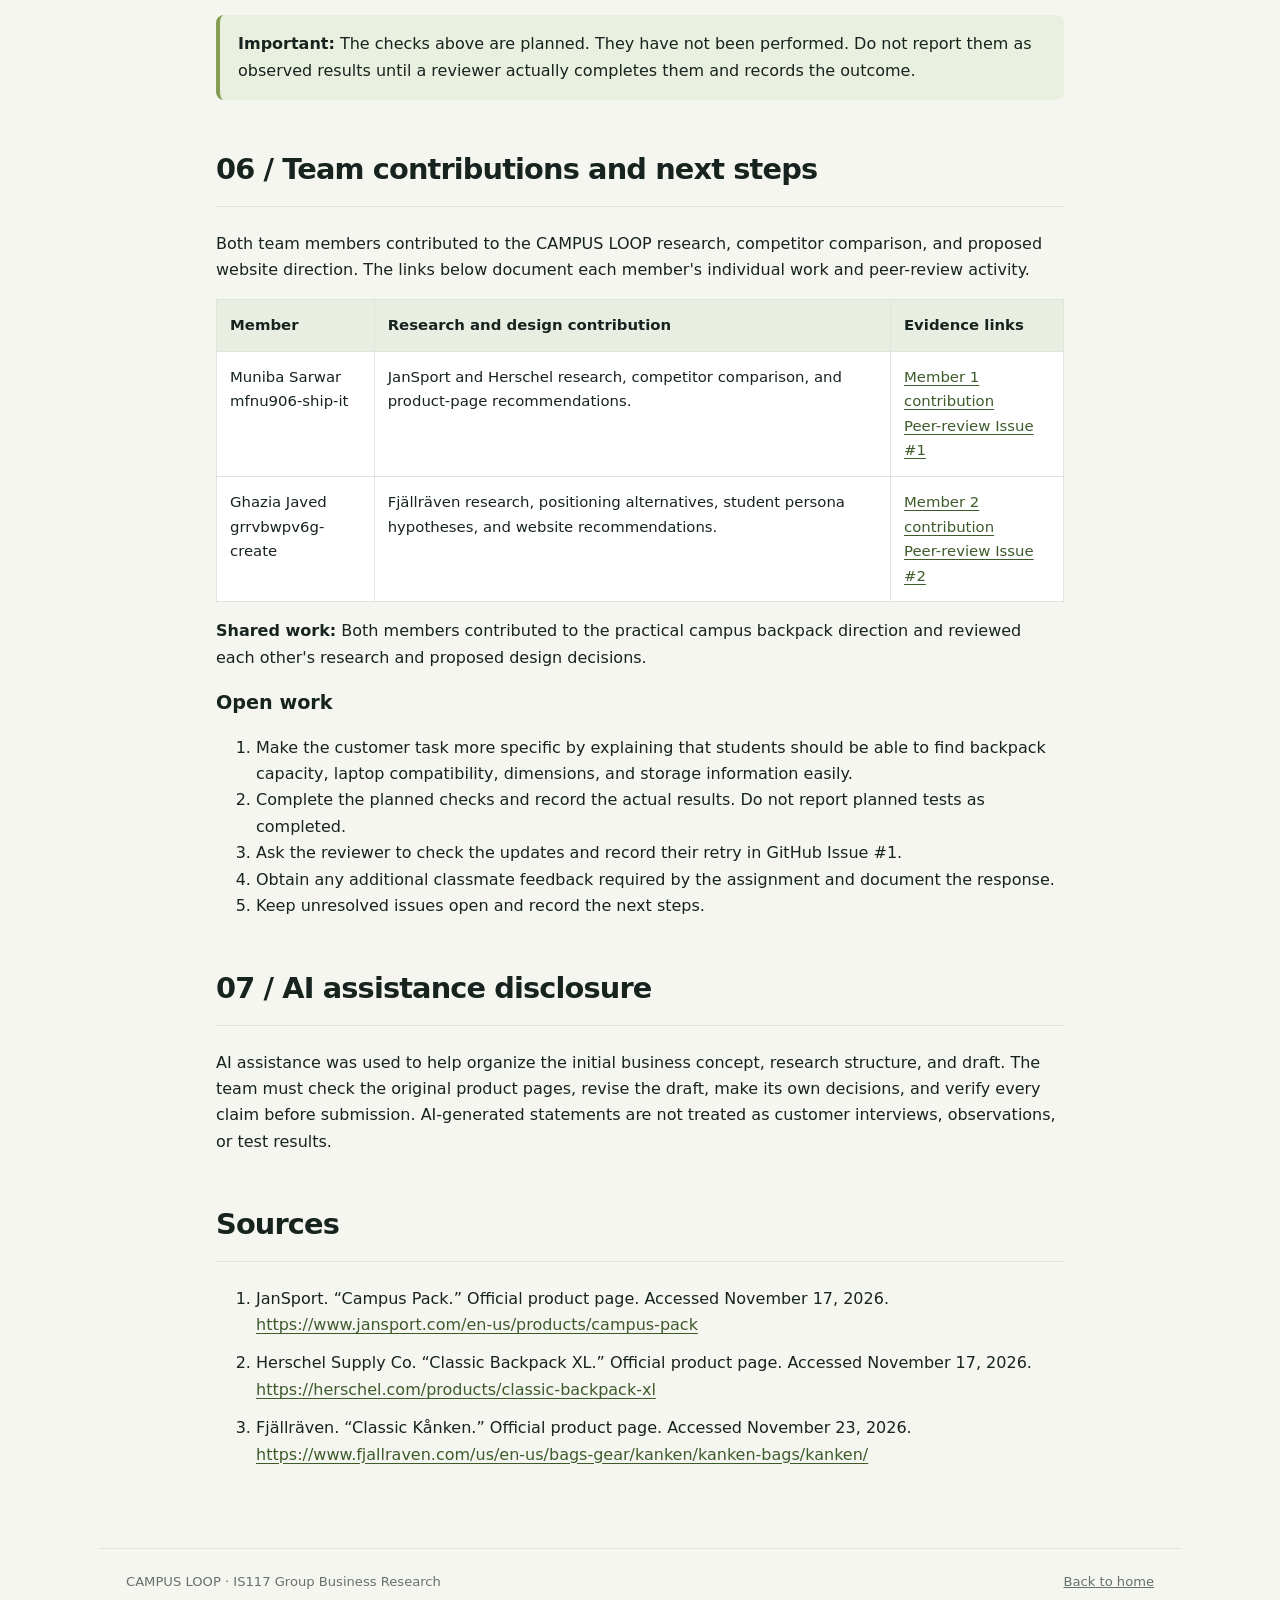
==== commit 49d7a2bd: "Update brand promise and source access dates" ====
--- a/research.html
+++ b/research.html
@@ -13,7 +13,7 @@
     <nav aria-label="Main navigation">
       <a href="index.html">Home</a>
       <a href="research.html" aria-current="page">Research</a>
-      <a href="docs/team-and-peer-review.md">Team record</a>
+      <a href="https://github.com/mfnu906-ship-it/is117-group-business/blob/main/team-and-peer-review.md">Team record</a>
     </nav>
   </header>
   <main class="article">
@@ -81,7 +81,8 @@
       <h2>04 / Brand and design direction</h2>
       <ul>
         <li><strong>Brand name:</strong> CAMPUS LOOP.</li>
-        <li><strong>Brand promise:</strong> Simple, comfortable, practical backpacks that help college students carry everyday essentials without paying premium prices.</li>
+        <li><strong>Brand promise:</strong> Simple, comfortable, practical backpacks that help college students carry everyday essentials.</li>
+<li><strong>Pricing goal:</strong> CAMPUS LOOP aims to offer affordable pricing for college students. This is a proposed brand goal; we have not confirmed student budgets or willingness to pay through customer research.</li>
         <li><strong>Brand character:</strong> Friendly, practical, approachable, and student-focused.</li>
         <li><strong>Visual direction:</strong> A clean layout, neutral colors, clear product photographs, simple navigation, and readable product specifications.</li>
         <li><strong>Honest persuasion:</strong> Do not use fake reviews, invented discounts, false urgency, or unsupported claims such as “waterproof.” Show verified dimensions, capacity, laptop compatibility, materials, price, and policies.</li>
@@ -160,7 +161,7 @@
       <ol class="sources">
         <li>JanSport. “Campus Pack.” Official product page. Accessed November 17, 2026. <a href="https://www.jansport.com/en-us/products/campus-pack" target="_blank" rel="noopener">https://www.jansport.com/en-us/products/campus-pack</a></li>
         <li>Herschel Supply Co. “Classic Backpack XL.” Official product page. Accessed November 17, 2026. <a href="https://herschel.com/products/classic-backpack-xl" target="_blank" rel="noopener">https://herschel.com/products/classic-backpack-xl</a></li>
-        <li>Fjällräven. “Classic Kånken.” Official product page. Accessed November 17, 2026. <a href="https://www.fjallraven.com/us/en-us/bags-gear/kanken/kanken-bags/kanken/" target="_blank" rel="noopener">https://www.fjallraven.com/us/en-us/bags-gear/kanken/kanken-bags/kanken/</a></li>
+        <li>Fjällräven. “Classic Kånken.” Official product page. Accessed November 23, 2026. <a href="https://www.fjallraven.com/us/en-us/bags-gear/kanken/kanken-bags/kanken/" target="_blank" rel="noopener">https://www.fjallraven.com/us/en-us/bags-gear/kanken/kanken-bags/kanken/</a></li>
       </ol>
     </section>
   </main>
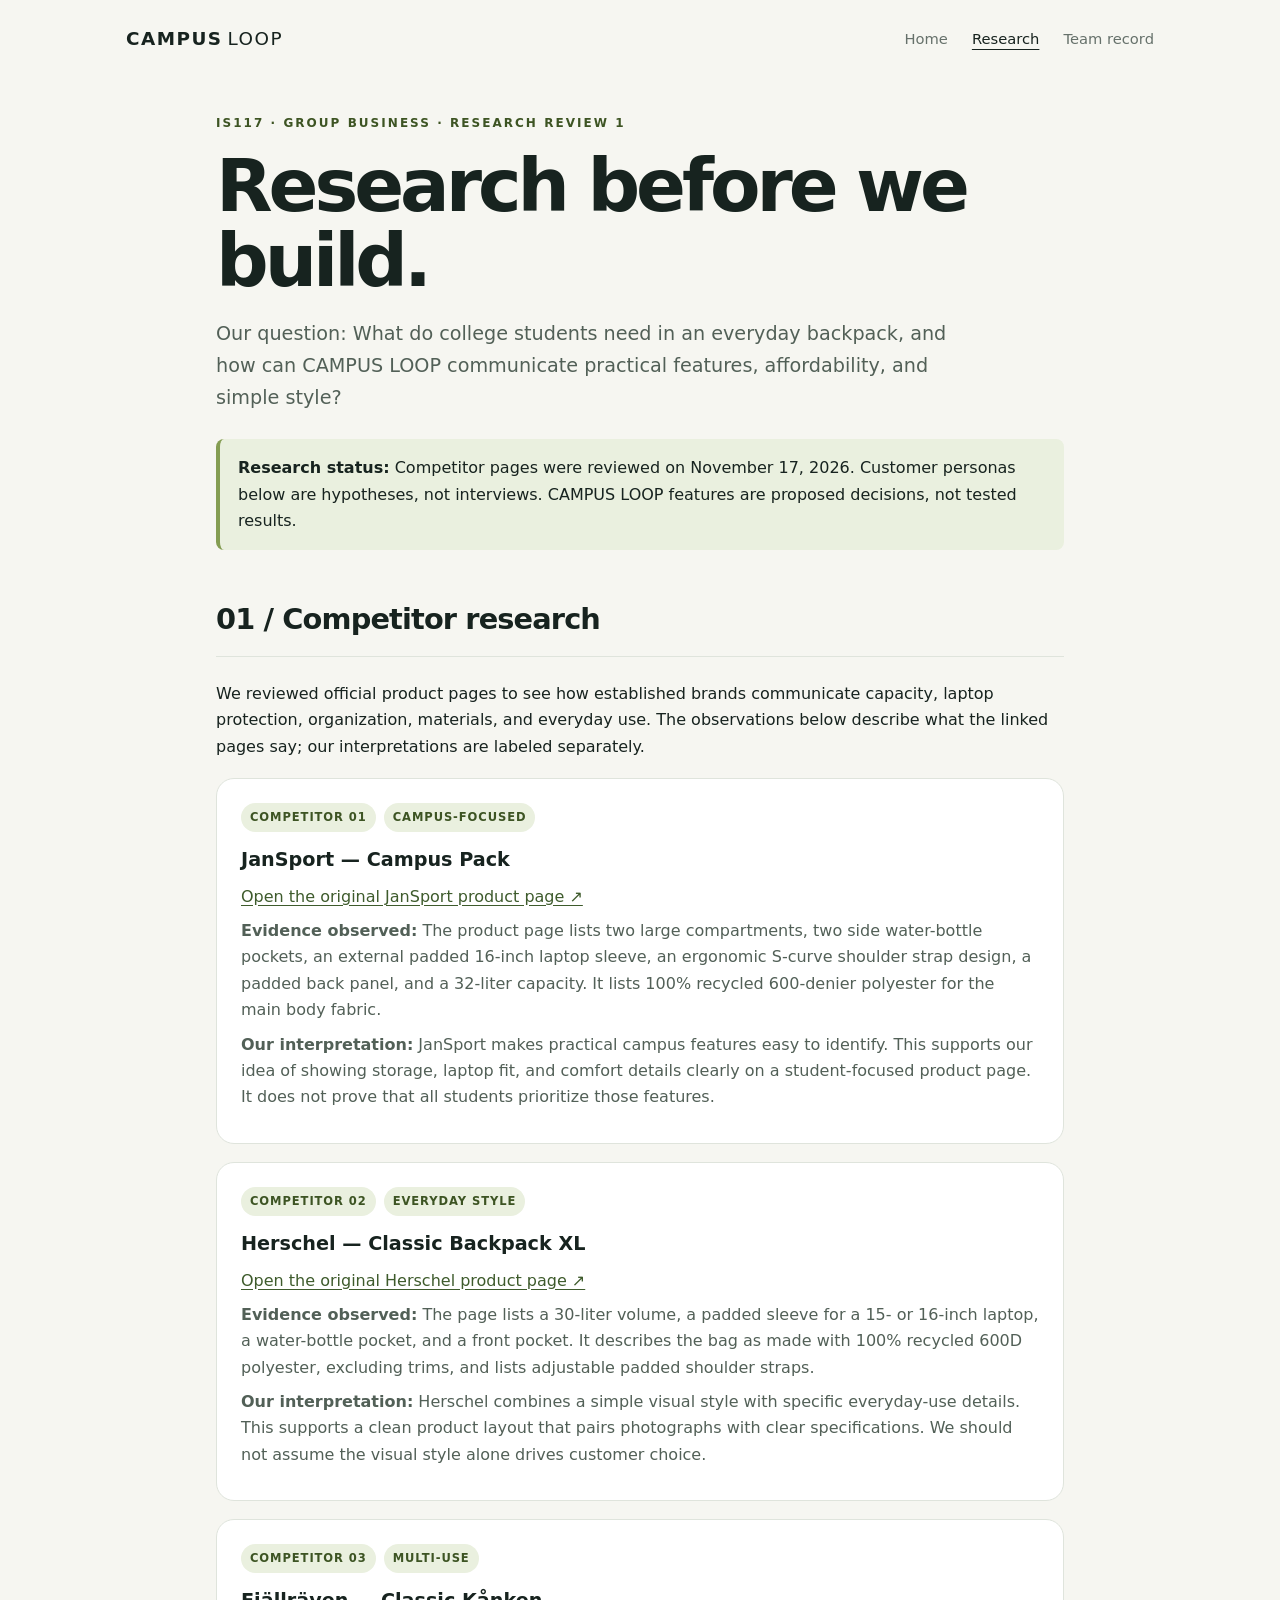
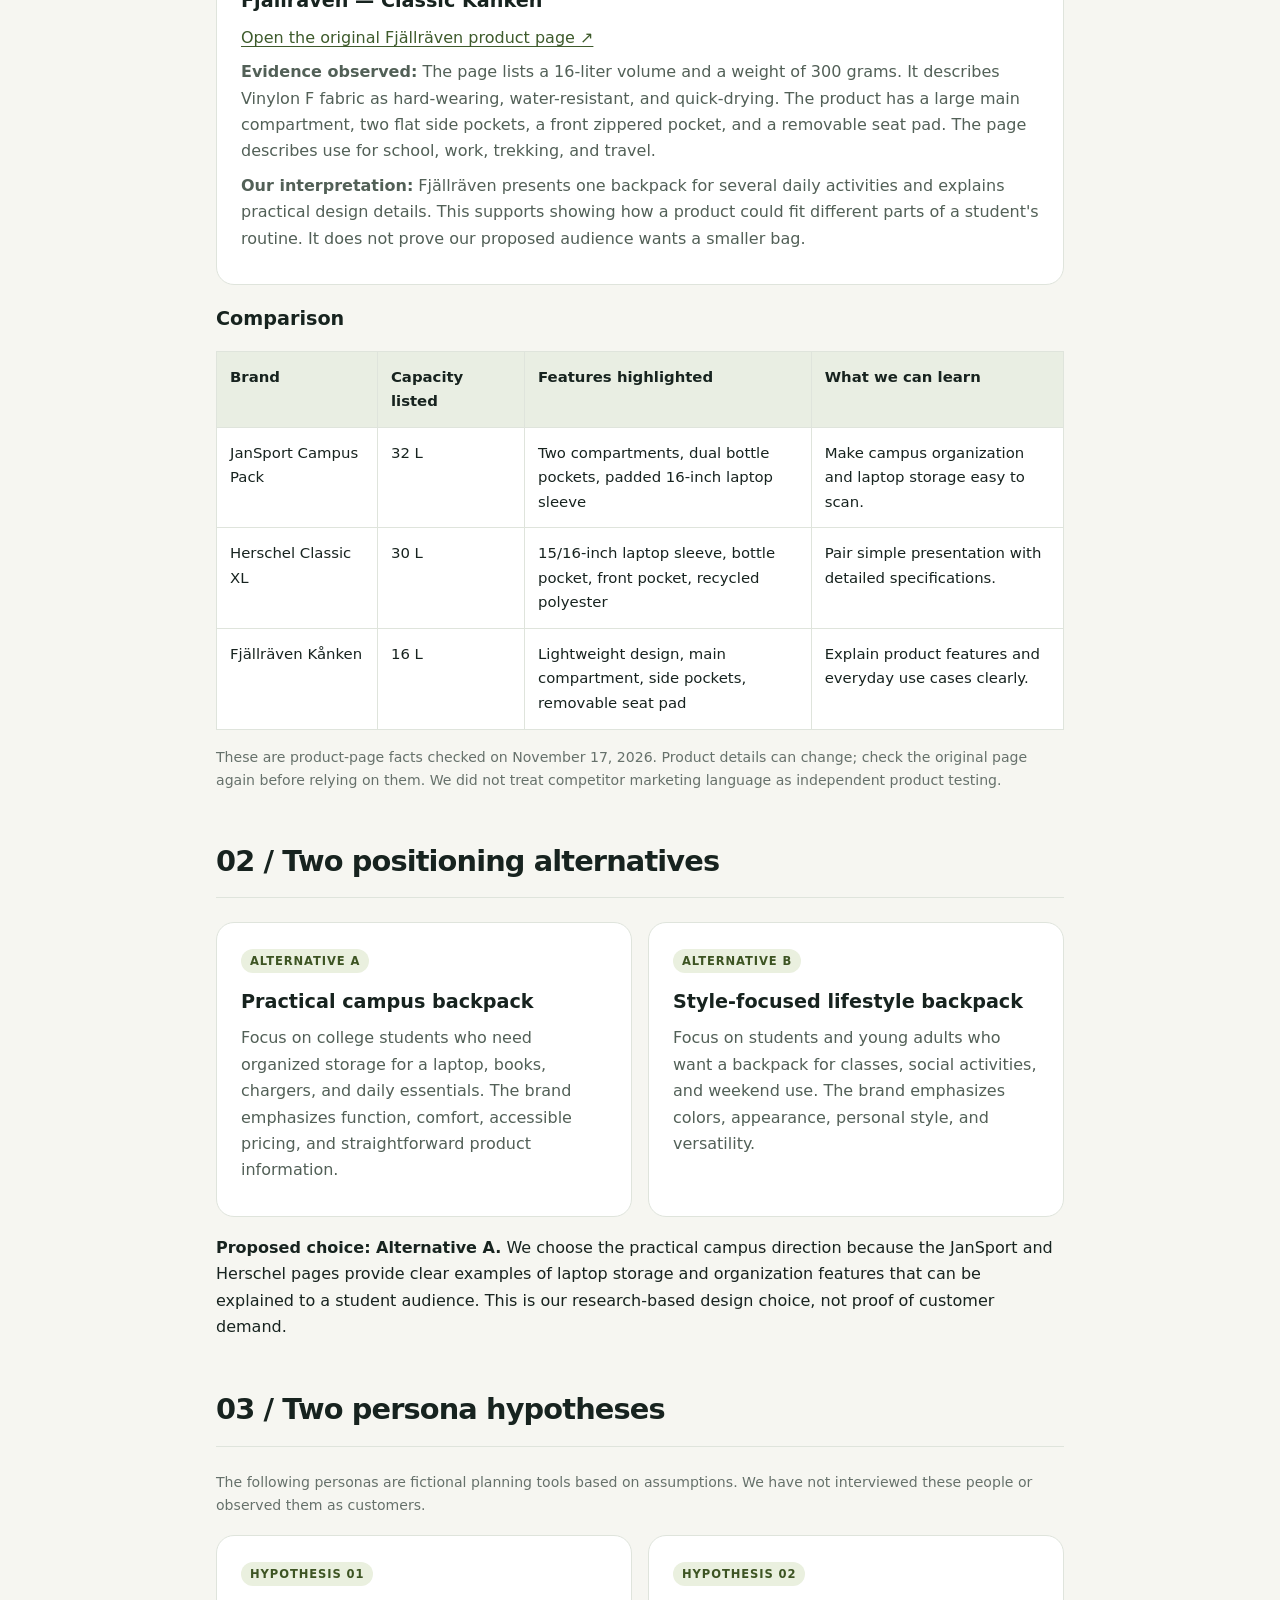
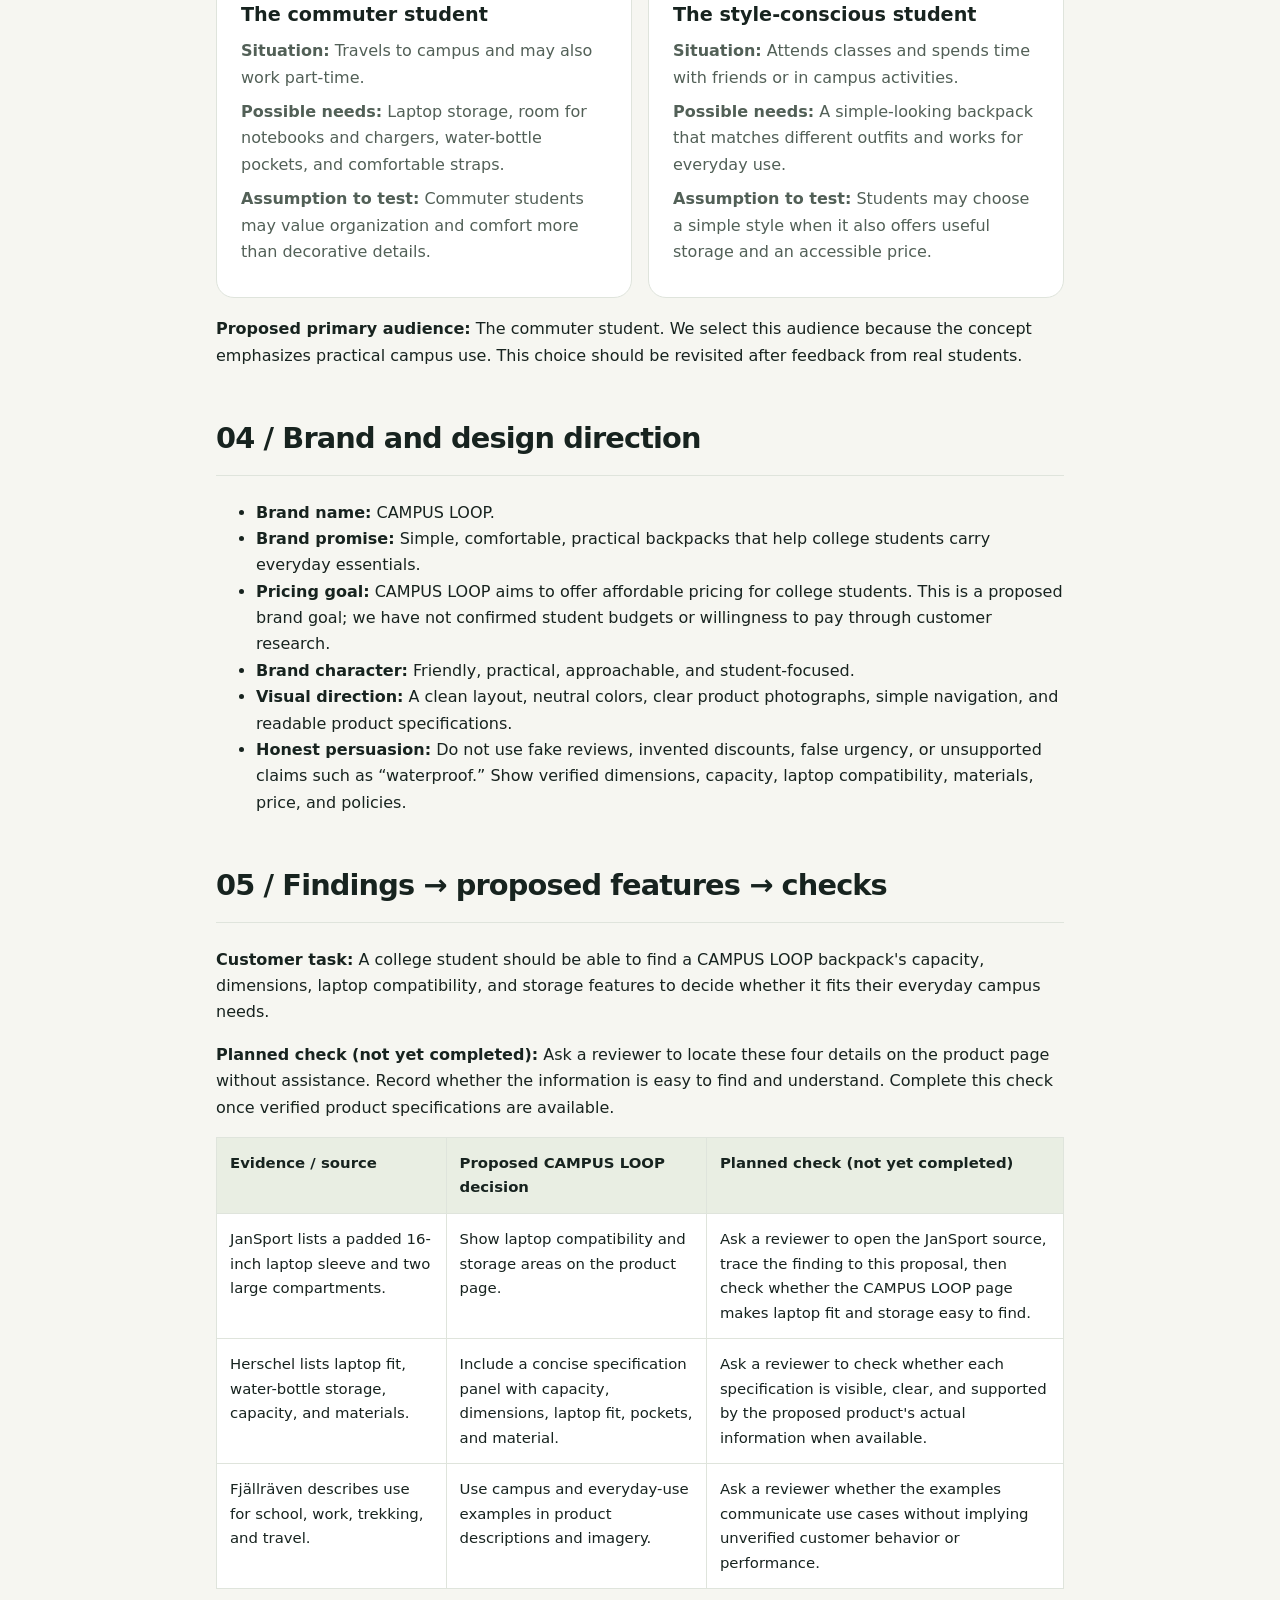
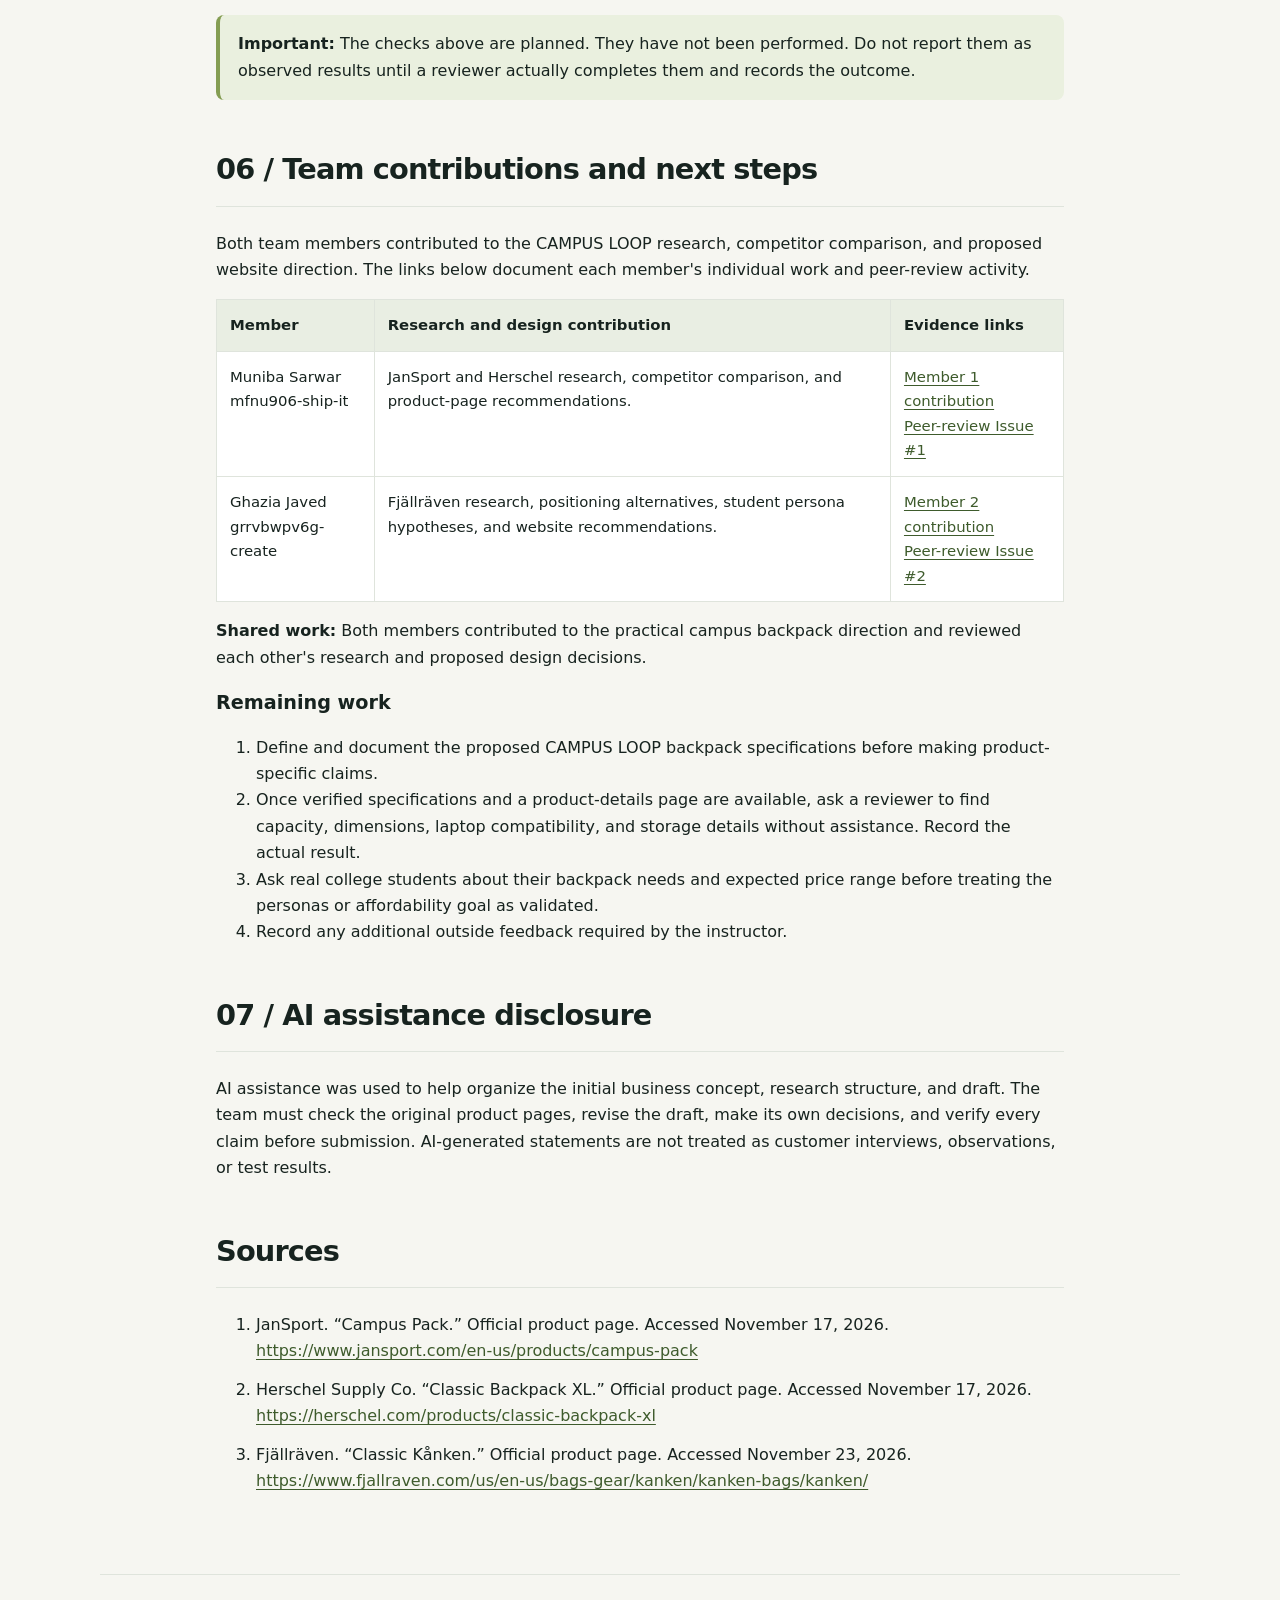
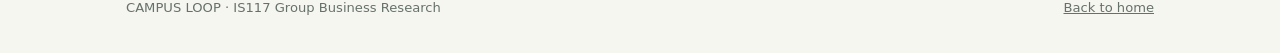
==== commit 4bb367a1: "Rename 'Open work' section to 'Remaining work'" ====
--- a/research.html
+++ b/research.html
@@ -141,13 +141,12 @@
 
 <p><strong>Shared work:</strong> Both members contributed to the practical campus backpack direction and reviewed each other's research and proposed design decisions.</p>
 
-<h3>Open work</h3>
+<h3>Remaining work</h3>
 <ol>
-  <li>Make the customer task more specific by explaining that students should be able to find backpack capacity, laptop compatibility, dimensions, and storage information easily.</li>
-  <li>Complete the planned checks and record the actual results. Do not report planned tests as completed.</li>
-  <li>Ask the reviewer to check the updates and record their retry in GitHub Issue #1.</li>
-  <li>Obtain any additional classmate feedback required by the assignment and document the response.</li>
-  <li>Keep unresolved issues open and record the next steps.</li>
+  <li>Define and document the proposed CAMPUS LOOP backpack specifications before making product-specific claims.</li>
+  <li>Once verified specifications and a product-details page are available, ask a reviewer to find capacity, dimensions, laptop compatibility, and storage details without assistance. Record the actual result.</li>
+  <li>Ask real college students about their backpack needs and expected price range before treating the personas or affordability goal as validated.</li>
+  <li>Record any additional outside feedback required by the instructor.</li>
 </ol>
     </section>
 
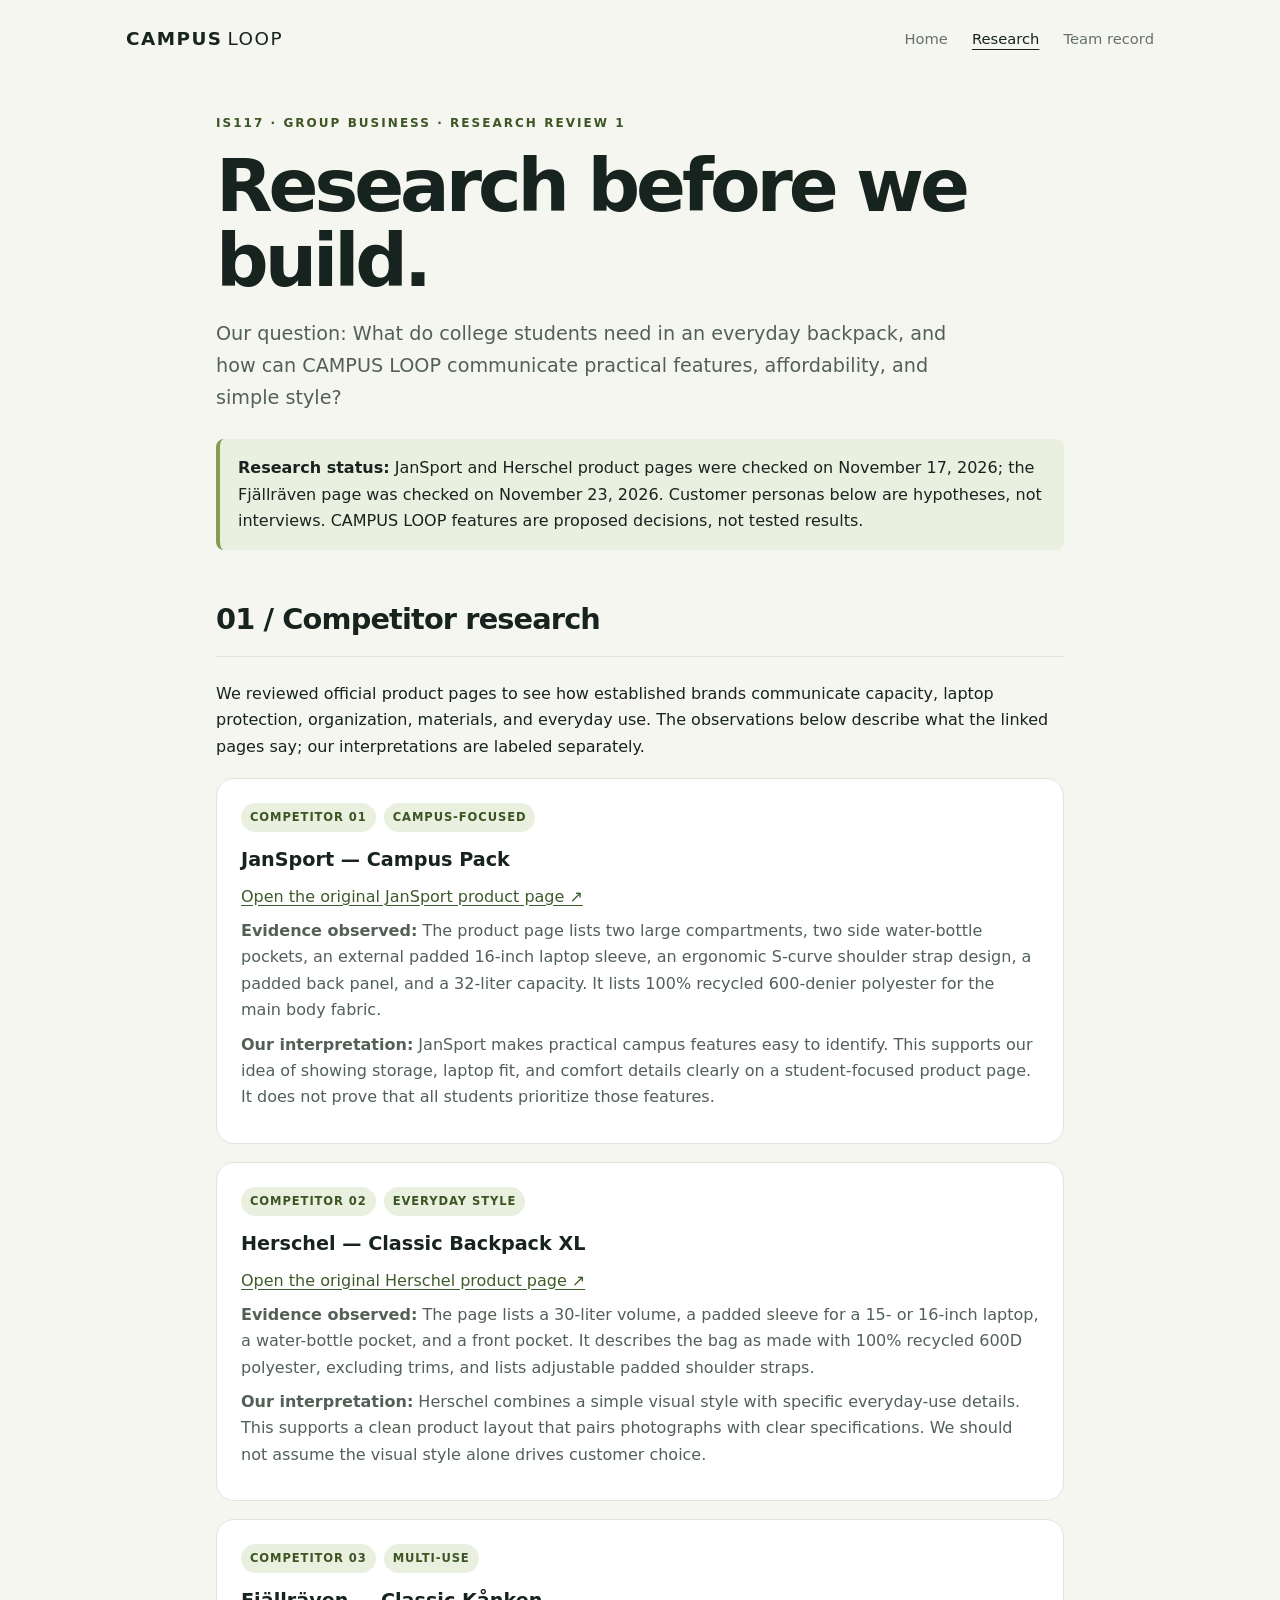
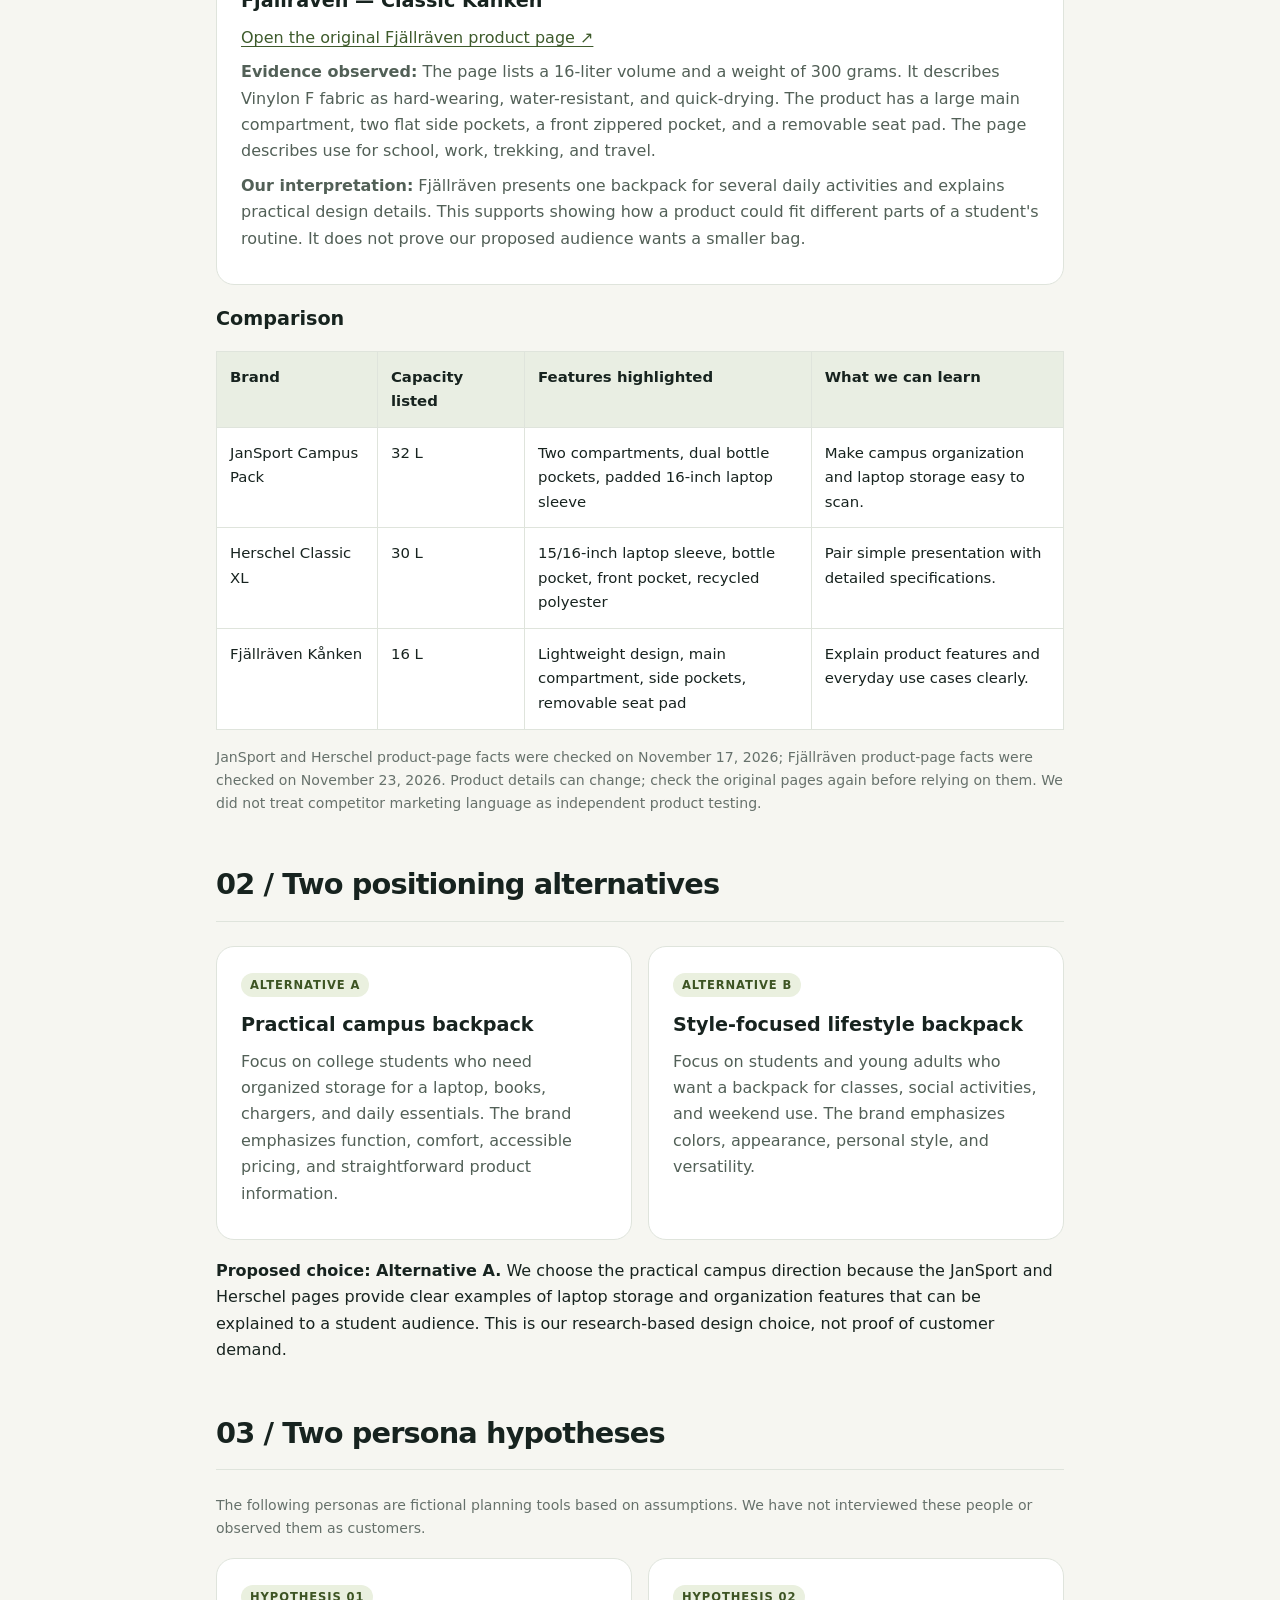
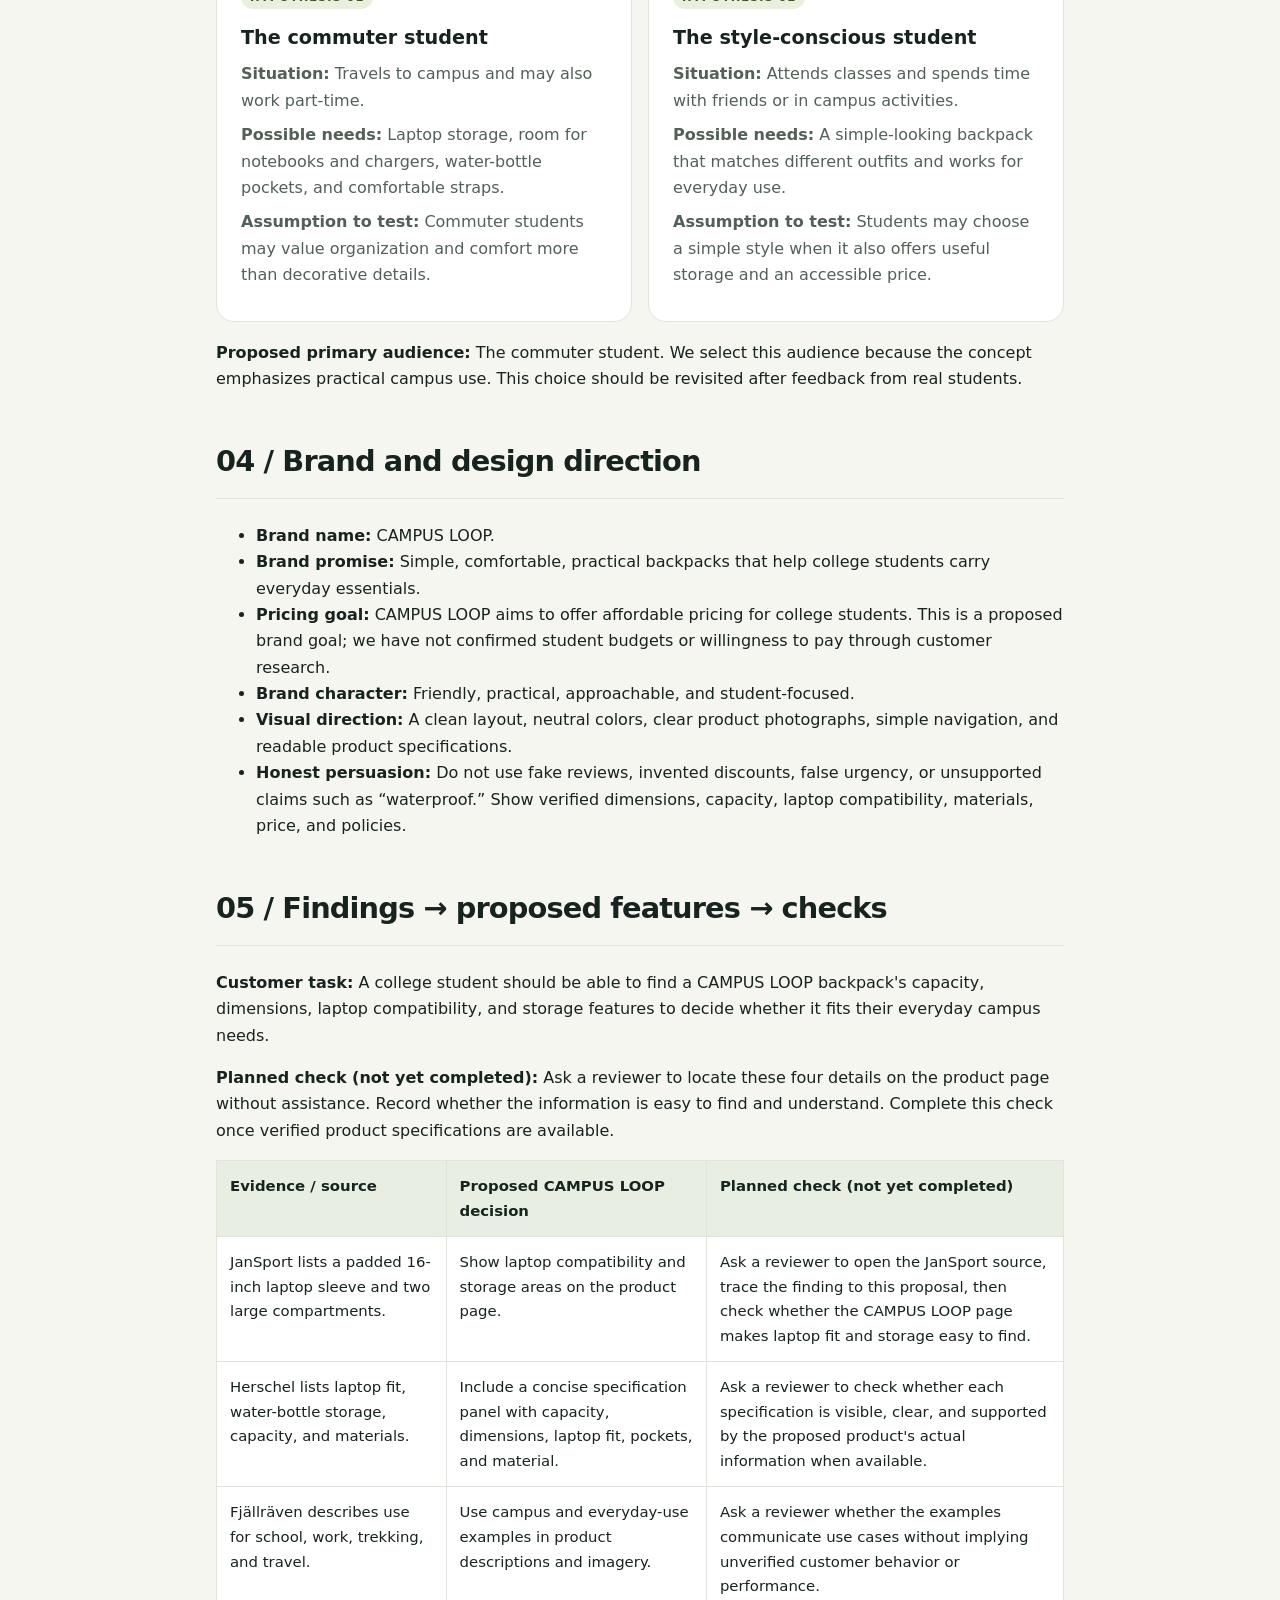
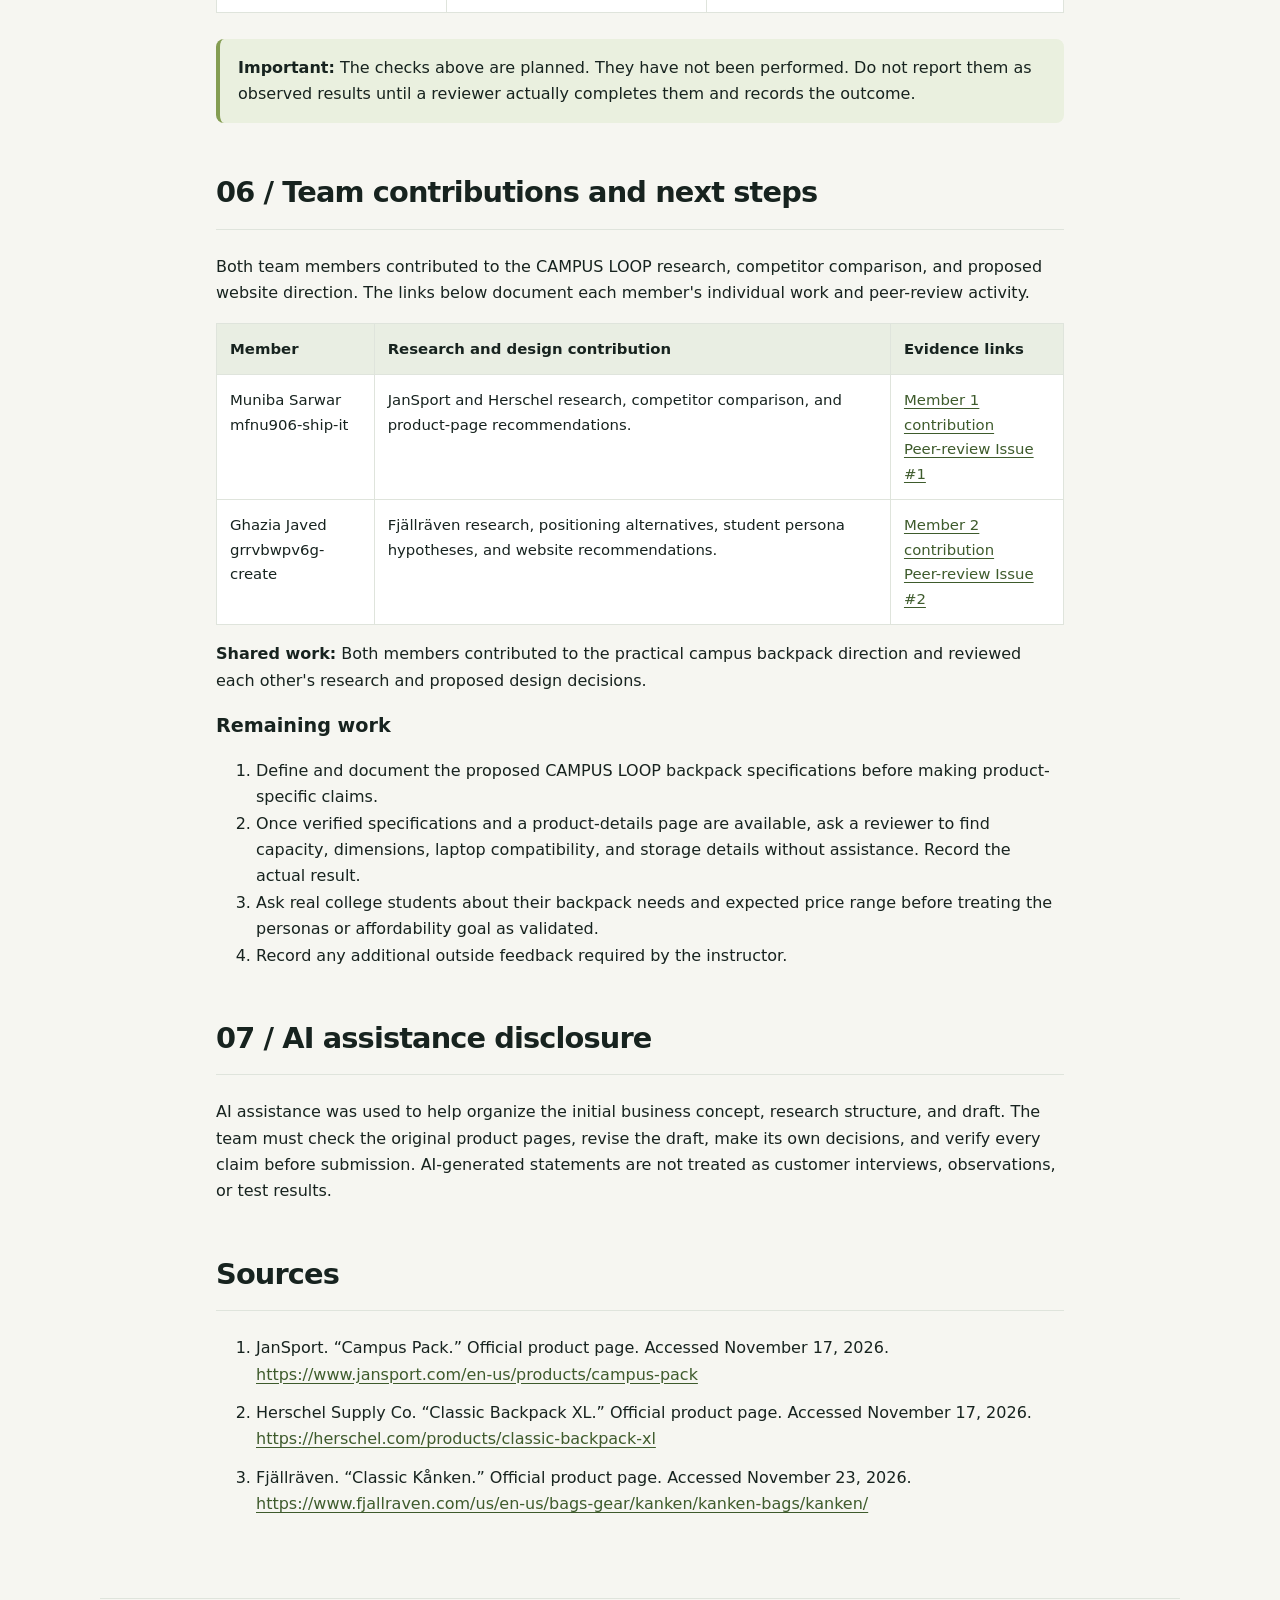
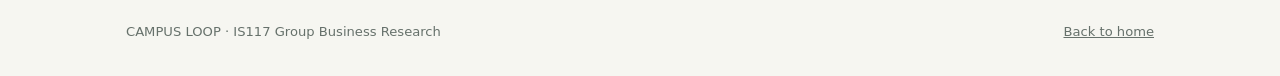
==== commit 3fba39d3: "Update research status and competitor page checks" ====
--- a/research.html
+++ b/research.html
@@ -20,7 +20,7 @@
     <p class="eyebrow">IS117 · GROUP BUSINESS · RESEARCH REVIEW 1</p>
     <h1>Research before we build.</h1>
     <p class="lede">Our question: What do college students need in an everyday backpack, and how can CAMPUS LOOP communicate practical features, affordability, and simple style?</p>
-    <div class="status-note"><strong>Research status:</strong> Competitor pages were reviewed on November 17, 2026. Customer personas below are hypotheses, not interviews. CAMPUS LOOP features are proposed decisions, not tested results.</div>
+    <div class="status-note"><strong>Research status:</strong> JanSport and Herschel product pages were checked on November 17, 2026; the Fjällräven page was checked on November 23, 2026. Customer personas below are hypotheses, not interviews. CAMPUS LOOP features are proposed decisions, not tested results.</div>
 
     <section>
       <h2>01 / Competitor research</h2>
@@ -55,7 +55,7 @@
           <tr><td>Fjällräven Kånken</td><td>16 L</td><td>Lightweight design, main compartment, side pockets, removable seat pad</td><td>Explain product features and everyday use cases clearly.</td></tr>
         </tbody>
       </table></div>
-      <p class="small">These are product-page facts checked on November 17, 2026. Product details can change; check the original page again before relying on them. We did not treat competitor marketing language as independent product testing.</p>
+     <p class="small">JanSport and Herschel product-page facts were checked on November 17, 2026; Fjällräven product-page facts were checked on November 23, 2026. Product details can change; check the original pages again before relying on them. We did not treat competitor marketing language as independent product testing.</p>
     </section>
 
     <section>
